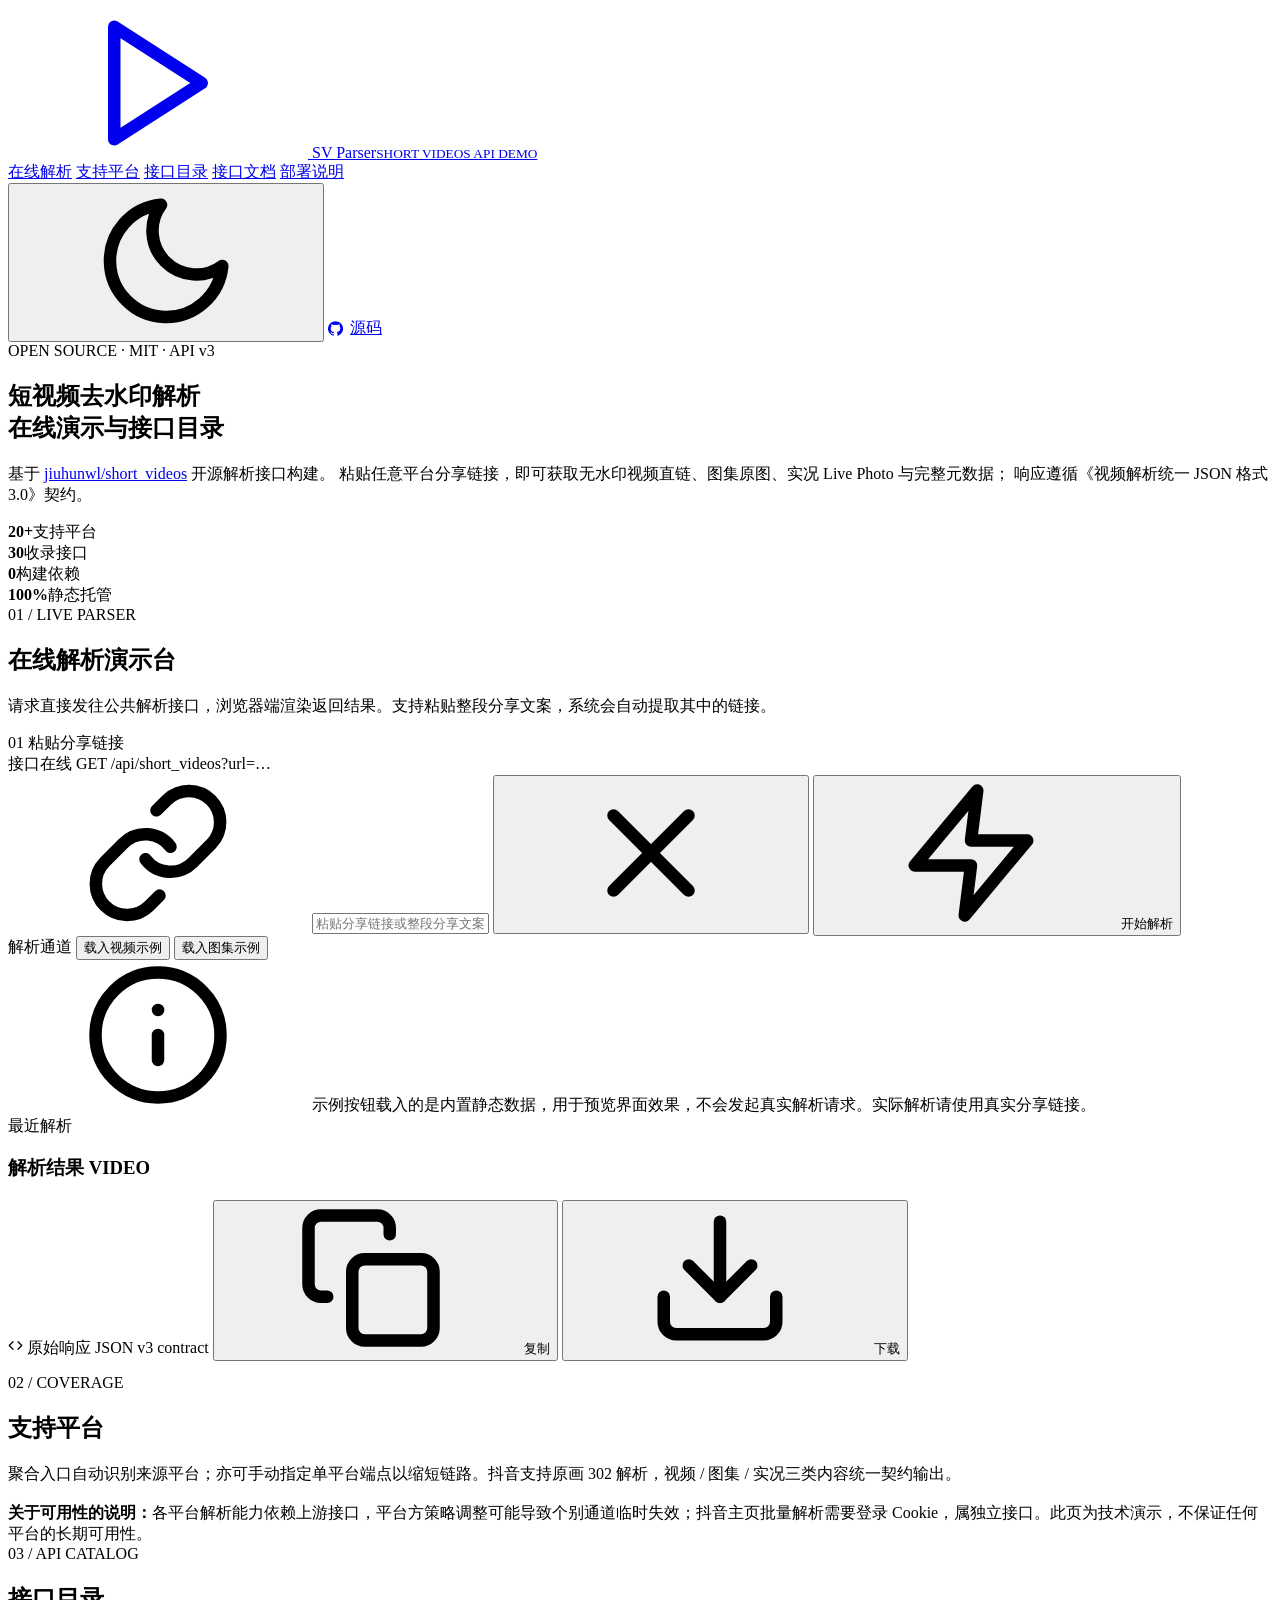
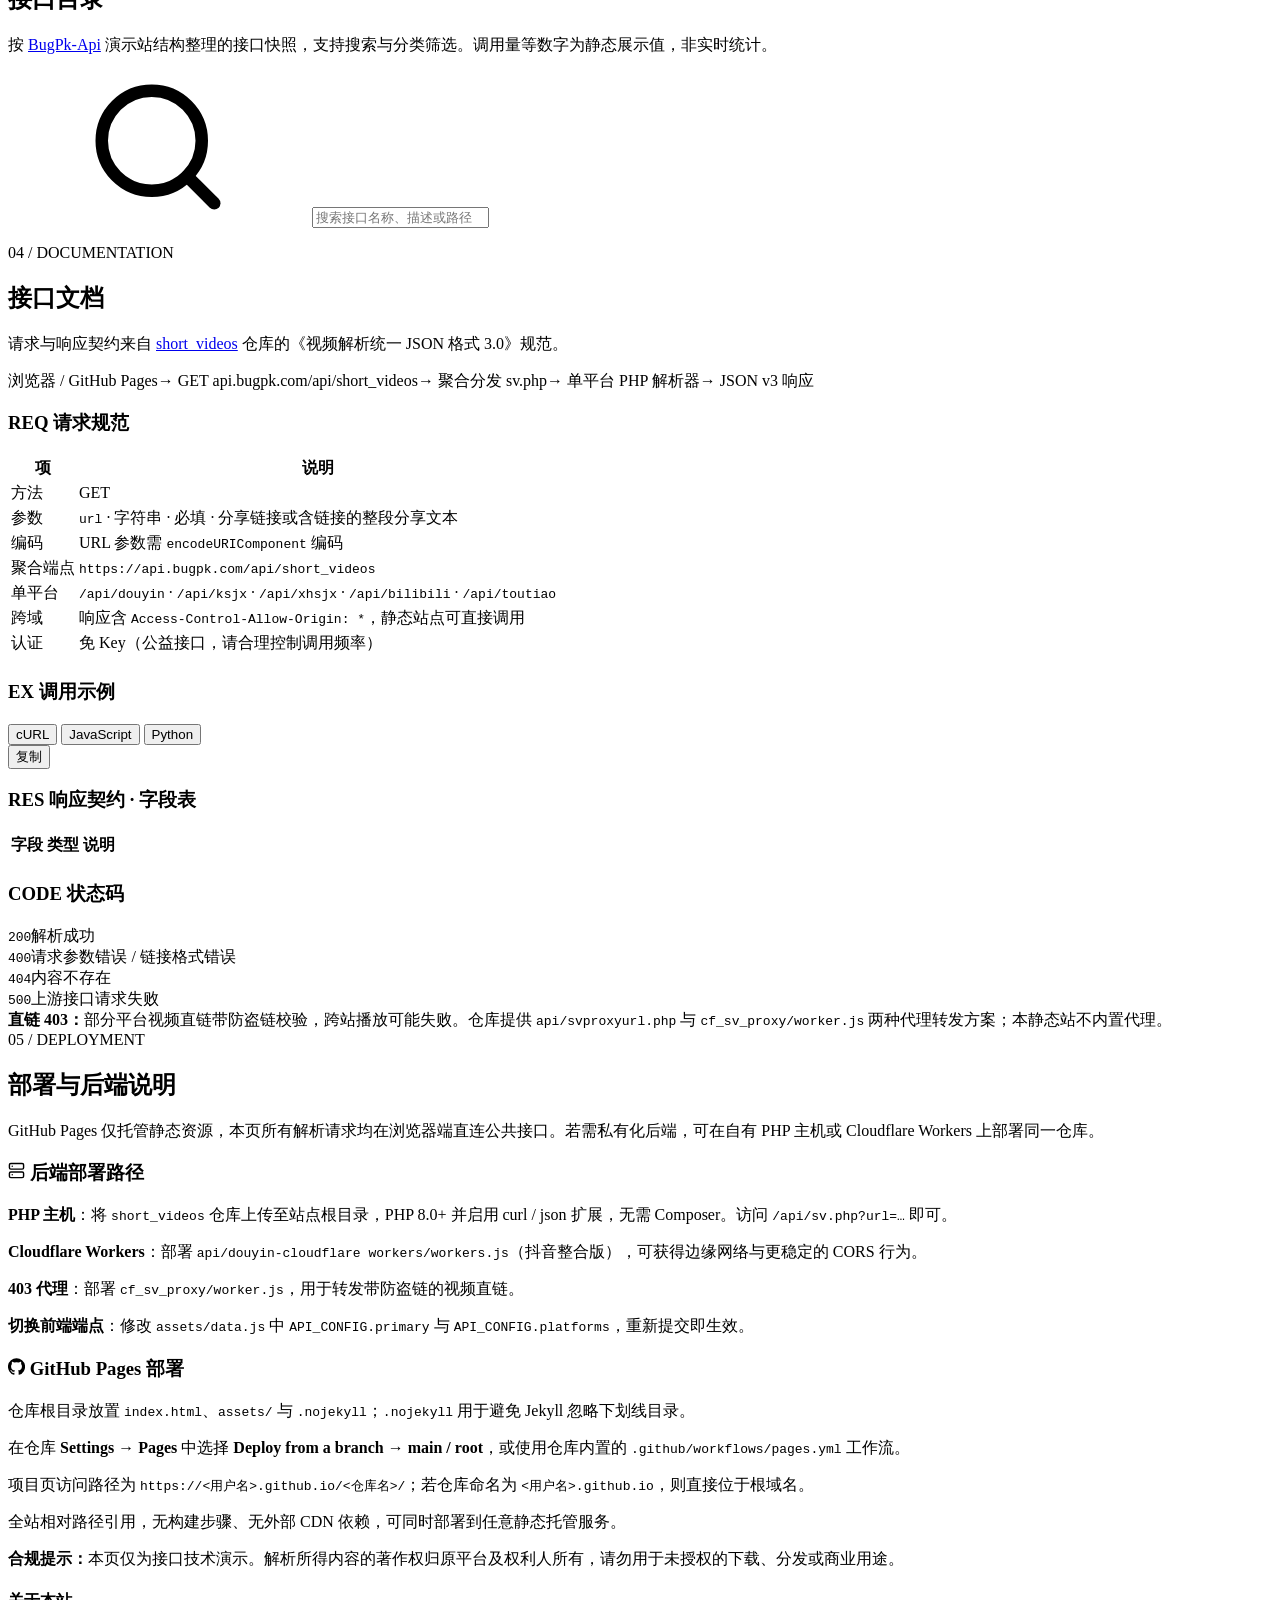
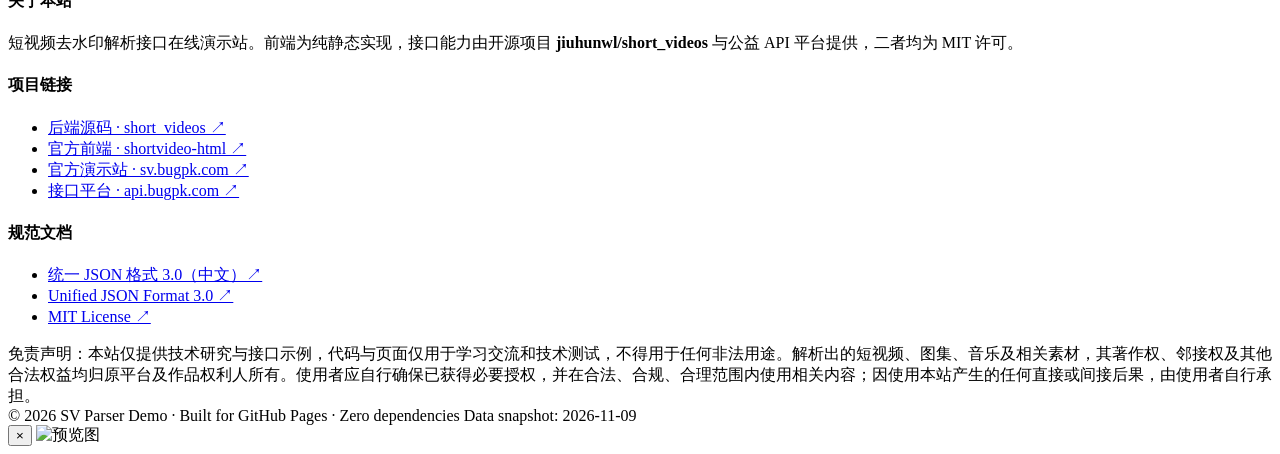
==== index.html @ b2fd1b98 "chore: initialize repository" ====
<!DOCTYPE html>
<html lang="zh-CN" data-theme="light">
<head>
  <meta charset="UTF-8">
  <meta name="viewport" content="width=device-width, initial-scale=1.0">
  <meta name="referrer" content="no-referrer">
  <title>短视频去水印解析 · 在线演示 | short_videos API</title>
  <meta name="description" content="基于 jiuhunwl/short_videos 开源解析接口的在线演示站：粘贴分享链接即可解析无水印视频、图集与实况，并附完整 API 目录与 v3 契约文档。">
  <meta name="keywords" content="短视频去水印,抖音解析,快手解析,小红书解析,B站解析,图集解析,无水印直链,short_videos,API 演示">
  <link rel="canonical" href="./">
  <link rel="icon" href="data:image/svg+xml,%3Csvg xmlns='http://www.w3.org/2000/svg' viewBox='0 0 64 64'%3E%3Crect width='64' height='64' rx='16' fill='%230d9488'/%3E%3Cpath d='M25 19l22 13-22 13z' fill='white'/%3E%3C/svg%3E">
  <link rel="stylesheet" href="./assets/style.css">
  <script defer src="./assets/data.js"></script>
  <script defer src="./assets/app.js"></script>
</head>
<body>

<!-- SVG 图标精灵 -->
<svg xmlns="http://www.w3.org/2000/svg" style="position:absolute;width:0;height:0;overflow:hidden" aria-hidden="true">
  <symbol id="i-play" viewBox="0 0 24 24" fill="none" stroke="currentColor" stroke-width="2" stroke-linecap="round" stroke-linejoin="round"><polygon points="5 3 19 12 5 21 5 3"/></symbol>
  <symbol id="i-link" viewBox="0 0 24 24" fill="none" stroke="currentColor" stroke-width="2" stroke-linecap="round" stroke-linejoin="round"><path d="M10 13a5 5 0 0 0 7.54.54l3-3a5 5 0 0 0-7.07-7.07l-1.72 1.71"/><path d="M14 11a5 5 0 0 0-7.54-.54l-3 3a5 5 0 0 0 7.07 7.07l1.71-1.71"/></symbol>
  <symbol id="i-search" viewBox="0 0 24 24" fill="none" stroke="currentColor" stroke-width="2" stroke-linecap="round" stroke-linejoin="round"><circle cx="11" cy="11" r="8"/><path d="m21 21-4.35-4.35"/></symbol>
  <symbol id="i-copy" viewBox="0 0 24 24" fill="none" stroke="currentColor" stroke-width="2" stroke-linecap="round" stroke-linejoin="round"><rect x="9" y="9" width="13" height="13" rx="2"/><path d="M5 15H4a2 2 0 0 1-2-2V4a2 2 0 0 1 2-2h9a2 2 0 0 1 2 2v1"/></symbol>
  <symbol id="i-check" viewBox="0 0 24 24" fill="none" stroke="currentColor" stroke-width="2.4" stroke-linecap="round" stroke-linejoin="round"><polyline points="20 6 9 17 4 12"/></symbol>
  <symbol id="i-download" viewBox="0 0 24 24" fill="none" stroke="currentColor" stroke-width="2" stroke-linecap="round" stroke-linejoin="round"><path d="M21 15v4a2 2 0 0 1-2 2H5a2 2 0 0 1-2-2v-4"/><polyline points="7 10 12 15 17 10"/><line x1="12" y1="15" x2="12" y2="3"/></symbol>
  <symbol id="i-info" viewBox="0 0 24 24" fill="none" stroke="currentColor" stroke-width="2" stroke-linecap="round" stroke-linejoin="round"><circle cx="12" cy="12" r="10"/><line x1="12" y1="16" x2="12" y2="12"/><line x1="12" y1="8" x2="12.01" y2="8"/></symbol>
  <symbol id="i-alert" viewBox="0 0 24 24" fill="none" stroke="currentColor" stroke-width="2" stroke-linecap="round" stroke-linejoin="round"><path d="M10.29 3.86 1.82 18a2 2 0 0 0 1.71 3h16.94a2 2 0 0 0 1.71-3L13.71 3.86a2 2 0 0 0-3.42 0z"/><line x1="12" y1="9" x2="12" y2="13"/><line x1="12" y1="17" x2="12.01" y2="17"/></symbol>
  <symbol id="i-x" viewBox="0 0 24 24" fill="none" stroke="currentColor" stroke-width="2" stroke-linecap="round" stroke-linejoin="round"><line x1="18" y1="6" x2="6" y2="18"/><line x1="6" y1="6" x2="18" y2="18"/></symbol>
  <symbol id="i-sun" viewBox="0 0 24 24" fill="none" stroke="currentColor" stroke-width="2" stroke-linecap="round" stroke-linejoin="round"><circle cx="12" cy="12" r="4"/><path d="M12 2v2M12 20v2M4.93 4.93l1.41 1.41M17.66 17.66l1.41 1.41M2 12h2M20 12h2M6.34 17.66l-1.41 1.41M19.07 4.93l-1.41 1.41"/></symbol>
  <symbol id="i-moon" viewBox="0 0 24 24" fill="none" stroke="currentColor" stroke-width="2" stroke-linecap="round" stroke-linejoin="round"><path d="M21 12.79A9 9 0 1 1 11.21 3 7 7 0 0 0 21 12.79z"/></symbol>
  <symbol id="i-github" viewBox="0 0 24 24" fill="currentColor"><path d="M12 .3a12 12 0 0 0-3.79 23.4c.6.1.82-.26.82-.58v-2.2c-3.34.72-4.04-1.42-4.04-1.42-.55-1.4-1.34-1.77-1.34-1.77-1.1-.75.08-.73.08-.73 1.2.08 1.84 1.24 1.84 1.24 1.07 1.83 2.81 1.3 3.5 1 .1-.78.42-1.3.76-1.6-2.67-.3-5.47-1.34-5.47-5.96 0-1.32.47-2.4 1.24-3.24-.13-.3-.54-1.53.11-3.18 0 0 1.01-.32 3.3 1.24a11.5 11.5 0 0 1 6.01 0c2.29-1.56 3.3-1.24 3.3-1.24.65 1.65.24 2.88.12 3.18.77.84 1.23 1.92 1.23 3.24 0 4.63-2.8 5.65-5.48 5.95.43.37.82 1.1.82 2.22v3.29c0 .32.21.69.82.57A12 12 0 0 0 12 .3z"/></symbol>
  <symbol id="i-external" viewBox="0 0 24 24" fill="none" stroke="currentColor" stroke-width="2" stroke-linecap="round" stroke-linejoin="round"><path d="M18 13v6a2 2 0 0 1-2 2H5a2 2 0 0 1-2-2V8a2 2 0 0 1 2-2h6"/><polyline points="15 3 21 3 21 9"/><line x1="10" y1="14" x2="21" y2="3"/></symbol>
  <symbol id="i-image" viewBox="0 0 24 24" fill="none" stroke="currentColor" stroke-width="2" stroke-linecap="round" stroke-linejoin="round"><rect x="3" y="3" width="18" height="18" rx="2"/><circle cx="8.5" cy="8.5" r="1.5"/><polyline points="21 15 16 10 5 21"/></symbol>
  <symbol id="i-video" viewBox="0 0 24 24" fill="none" stroke="currentColor" stroke-width="2" stroke-linecap="round" stroke-linejoin="round"><polygon points="23 7 16 12 23 17 23 7"/><rect x="1" y="5" width="15" height="14" rx="2"/></symbol>
  <symbol id="i-code" viewBox="0 0 24 24" fill="none" stroke="currentColor" stroke-width="2" stroke-linecap="round" stroke-linejoin="round"><polyline points="16 18 22 12 16 6"/><polyline points="8 6 2 12 8 18"/></symbol>
  <symbol id="i-layers" viewBox="0 0 24 24" fill="none" stroke="currentColor" stroke-width="2" stroke-linecap="round" stroke-linejoin="round"><polygon points="12 2 2 7 12 12 22 7 12 2"/><polyline points="2 17 12 22 22 17"/><polyline points="2 12 12 17 22 12"/></symbol>
  <symbol id="i-zap" viewBox="0 0 24 24" fill="none" stroke="currentColor" stroke-width="2" stroke-linecap="round" stroke-linejoin="round"><polygon points="13 2 3 14 12 14 11 22 21 10 12 10 13 2"/></symbol>
  <symbol id="i-server" viewBox="0 0 24 24" fill="none" stroke="currentColor" stroke-width="2" stroke-linecap="round" stroke-linejoin="round"><rect x="2" y="2" width="20" height="8" rx="2"/><rect x="2" y="14" width="20" height="8" rx="2"/><line x1="6" y1="6" x2="6.01" y2="6"/><line x1="6" y1="18" x2="6.01" y2="18"/></symbol>
  <symbol id="i-clock" viewBox="0 0 24 24" fill="none" stroke="currentColor" stroke-width="2" stroke-linecap="round" stroke-linejoin="round"><circle cx="12" cy="12" r="10"/><polyline points="12 6 12 12 16 14"/></symbol>
  <symbol id="i-book" viewBox="0 0 24 24" fill="none" stroke="currentColor" stroke-width="2" stroke-linecap="round" stroke-linejoin="round"><path d="M4 19.5A2.5 2.5 0 0 1 6.5 17H20"/><path d="M6.5 2H20v20H6.5A2.5 2.5 0 0 1 4 19.5v-15A2.5 2.5 0 0 1 6.5 2z"/></symbol>
</svg>

<!-- 导航 -->
<header class="nav">
  <div class="wrap nav-inner">
    <a class="brand" href="#top">
      <span class="brand-mark"><svg><use href="#i-play"/></svg></span>
      <span>SV Parser<small>SHORT VIDEOS API DEMO</small></span>
    </a>
    <nav class="nav-links">
      <a href="#parser">在线解析</a>
      <a href="#platforms">支持平台</a>
      <a href="#catalog">接口目录</a>
      <a href="#docs">接口文档</a>
      <a href="#deploy">部署说明</a>
    </nav>
    <div class="nav-actions">
      <button class="icon-btn" id="themeToggle" title="切换主题" aria-label="切换主题"><svg><use href="#i-moon"/></svg></button>
      <a class="btn-ghost-sm" href="https://github.com/jiuhunwl/short_videos" target="_blank" rel="noopener noreferrer" style="display:inline-flex;align-items:center;gap:7px">
        <svg style="width:15px;height:15px"><use href="#i-github"/></svg> 源码
      </a>
    </div>
  </div>
</header>

<!-- Hero -->
<section class="hero" id="top">
  <div class="wrap hero-inner">
    <span class="eyebrow"><span class="dot"></span> OPEN SOURCE · MIT · API v3</span>
    <h1>短视频去水印解析<br><span class="grad">在线演示与接口目录</span></h1>
    <p class="lead">
      基于 <a href="https://github.com/jiuhunwl/short_videos" target="_blank" rel="noopener noreferrer">jiuhunwl/short_videos</a> 开源解析接口构建。
      粘贴任意平台分享链接，即可获取无水印视频直链、图集原图、实况 Live Photo 与完整元数据；
      响应遵循《视频解析统一 JSON 格式 3.0》契约。
    </p>
    <div class="hero-stats">
      <div class="hstat"><b>20+</b><span>支持平台</span></div>
      <div class="hstat"><b id="statApiCount">30</b><span>收录接口</span></div>
      <div class="hstat"><b>0</b><span>构建依赖</span></div>
      <div class="hstat"><b>100%</b><span>静态托管</span></div>
    </div>
  </div>
</section>

<!-- 解析演示台 -->
<section class="section" id="parser">
  <div class="wrap">
    <div class="sec-head">
      <span class="kicker">01 / LIVE PARSER</span>
      <h2>在线解析演示台</h2>
      <p>请求直接发往公共解析接口，浏览器端渲染返回结果。支持粘贴整段分享文案，系统会自动提取其中的链接。</p>
    </div>

    <div class="card parser">
      <div class="parser-top">
        <div class="parser-title"><span class="badge-num">01</span> 粘贴分享链接</div>
        <div class="api-status">
          <span class="state"><span class="dot"></span> 接口在线</span>
          <span class="url mono">GET /api/short_videos?url=…</span>
        </div>
      </div>
      <div class="parser-body">
        <div class="input-row">
          <label class="field" for="urlInput">
            <svg><use href="#i-link"/></svg>
            <input id="urlInput" type="text" autocomplete="off" spellcheck="false"
                   placeholder="粘贴分享链接或整段分享文案，例如：https://v.douyin.com/xxxx/">
            <button class="clear" id="clearInput" type="button" title="清空" aria-label="清空"><svg><use href="#i-x"/></svg></button>
          </label>
          <button class="btn-primary" id="parseBtn" type="button">
            <svg><use href="#i-zap"/></svg><span>开始解析</span>
          </button>
        </div>

        <div class="chips" id="platformChips">
          <span class="label">解析通道</span>
          <span class="spacer"></span>
          <button class="link-btn" id="demoVideoBtn" type="button">载入视频示例</button>
          <button class="link-btn" id="demoImageBtn" type="button">载入图集示例</button>
        </div>

        <div class="hint-line">
          <svg><use href="#i-info"/></svg>
          <span>示例按钮载入的是内置静态数据，用于预览界面效果，不会发起真实解析请求。实际解析请使用真实分享链接。</span>
        </div>

        <div id="noticeHost"></div>
        <div class="history hidden" id="historyHost"><span class="hlabel">最近解析</span></div>

        <div class="result hidden" id="resultHost">
          <div class="result-head">
            <h3>解析结果 <span class="tag" id="resultTag">VIDEO</span></h3>
            <div class="muted" style="font-size:12px" id="resultSource"></div>
          </div>
          <div class="result-grid">
            <div class="media-box" id="mediaBox"></div>
            <div class="info-panel" id="infoPanel"></div>
          </div>
          <div class="json-wrap">
            <div class="json-bar">
              <svg style="width:15px;height:15px;color:var(--accent)"><use href="#i-code"/></svg>
              <span>原始响应 JSON</span>
              <span class="fname">v3 contract</span>
              <span class="spacer"></span>
              <button class="btn-sm" id="copyJsonBtn" type="button"><svg><use href="#i-copy"/></svg> 复制</button>
              <button class="btn-sm" id="downloadJsonBtn" type="button"><svg><use href="#i-download"/></svg> 下载</button>
            </div>
            <pre class="json-code" id="jsonCode"></pre>
          </div>
        </div>
      </div>
    </div>
  </div>
</section>

<!-- 支持平台 -->
<section class="section alt" id="platforms">
  <div class="wrap">
    <div class="sec-head">
      <span class="kicker">02 / COVERAGE</span>
      <h2>支持平台</h2>
      <p>聚合入口自动识别来源平台；亦可手动指定单平台端点以缩短链路。抖音支持原画 302 解析，视频 / 图集 / 实况三类内容统一契约输出。</p>
    </div>
    <div class="platform-grid" id="platformGrid"></div>
    <div class="note-box" style="margin-top:18px">
      <strong>关于可用性的说明：</strong>各平台解析能力依赖上游接口，平台方策略调整可能导致个别通道临时失效；抖音主页批量解析需要登录 Cookie，属独立接口。此页为技术演示，不保证任何平台的长期可用性。
    </div>
  </div>
</section>

<!-- API 目录 -->
<section class="section" id="catalog">
  <div class="wrap">
    <div class="sec-head sec-head-row">
      <div>
        <span class="kicker">03 / API CATALOG</span>
        <h2>接口目录</h2>
        <p>按 <a href="https://api.bugpk.com/" target="_blank" rel="noopener noreferrer">BugPk-Api</a> 演示站结构整理的接口快照，支持搜索与分类筛选。调用量等数字为静态展示值，非实时统计。</p>
      </div>
    </div>

    <div class="catalog-toolbar">
      <label class="search" for="catalogSearch">
        <svg><use href="#i-search"/></svg>
        <input id="catalogSearch" type="search" placeholder="搜索接口名称、描述或路径…" autocomplete="off">
      </label>
      <div class="filter-group" id="catalogFilters"></div>
    </div>
    <p class="catalog-meta" id="catalogMeta"></p>
    <div class="catalog-grid" id="catalogGrid"></div>
  </div>
</section>

<!-- 接口文档 -->
<section class="section alt" id="docs">
  <div class="wrap">
    <div class="sec-head">
      <span class="kicker">04 / DOCUMENTATION</span>
      <h2>接口文档</h2>
      <p>请求与响应契约来自 <a href="https://github.com/jiuhunwl/short_videos" target="_blank" rel="noopener noreferrer">short_videos</a> 仓库的《视频解析统一 JSON 格式 3.0》规范。</p>
    </div>

    <div class="arch-flow">
      <span class="arch-node">浏览器 / GitHub Pages</span><span class="arch-arrow">→</span>
      <span class="arch-node hl">GET api.bugpk.com/api/short_videos</span><span class="arch-arrow">→</span>
      <span class="arch-node">聚合分发 sv.php</span><span class="arch-arrow">→</span>
      <span class="arch-node">单平台 PHP 解析器</span><span class="arch-arrow">→</span>
      <span class="arch-node">JSON v3 响应</span>
    </div>

    <div class="doc-grid">
      <div class="card doc-card">
        <h3><span class="idx">REQ</span> 请求规范</h3>
        <div class="table-scroll">
          <table>
            <thead><tr><th>项</th><th>说明</th></tr></thead>
            <tbody>
              <tr><td>方法</td><td>GET</td></tr>
              <tr><td>参数</td><td><code>url</code> · 字符串 · 必填 · 分享链接或含链接的整段分享文本</td></tr>
              <tr><td>编码</td><td>URL 参数需 <code>encodeURIComponent</code> 编码</td></tr>
              <tr><td>聚合端点</td><td><code>https://api.bugpk.com/api/short_videos</code></td></tr>
              <tr><td>单平台</td><td><code>/api/douyin</code> · <code>/api/ksjx</code> · <code>/api/xhsjx</code> · <code>/api/bilibili</code> · <code>/api/toutiao</code></td></tr>
              <tr><td>跨域</td><td>响应含 <code>Access-Control-Allow-Origin: *</code>，静态站点可直接调用</td></tr>
              <tr><td>认证</td><td>免 Key（公益接口，请合理控制调用频率）</td></tr>
            </tbody>
          </table>
        </div>
        <h3 style="margin-top:22px"><span class="idx">EX</span> 调用示例</h3>
        <div class="tabs" id="codeTabs">
          <button class="tab active" data-tab="curl" type="button">cURL</button>
          <button class="tab" data-tab="js" type="button">JavaScript</button>
          <button class="tab" data-tab="py" type="button">Python</button>
        </div>
        <div class="code-block">
          <button class="copy" id="copyCodeBtn" type="button">复制</button>
          <pre id="codeSample"></pre>
        </div>
      </div>

      <div class="card doc-card">
        <h3><span class="idx">RES</span> 响应契约 · 字段表</h3>
        <div class="table-scroll" style="max-height:330px;overflow-y:auto">
          <table>
            <thead><tr><th>字段</th><th>类型</th><th>说明</th></tr></thead>
            <tbody id="fieldsBody"></tbody>
          </table>
        </div>
        <h3 style="margin-top:22px"><span class="idx">CODE</span> 状态码</h3>
        <div class="status-list">
          <div class="status-item"><code>200</code><span>解析成功</span></div>
          <div class="status-item"><code>400</code><span>请求参数错误 / 链接格式错误</span></div>
          <div class="status-item"><code>404</code><span>内容不存在</span></div>
          <div class="status-item"><code>500</code><span>上游接口请求失败</span></div>
        </div>
        <div class="note-box">
          <strong>直链 403：</strong>部分平台视频直链带防盗链校验，跨站播放可能失败。仓库提供 <code>api/svproxyurl.php</code> 与 <code>cf_sv_proxy/worker.js</code> 两种代理转发方案；本静态站不内置代理。
        </div>
      </div>
    </div>
  </div>
</section>

<!-- 部署说明 -->
<section class="section" id="deploy">
  <div class="wrap">
    <div class="sec-head">
      <span class="kicker">05 / DEPLOYMENT</span>
      <h2>部署与后端说明</h2>
      <p>GitHub Pages 仅托管静态资源，本页所有解析请求均在浏览器端直连公共接口。若需私有化后端，可在自有 PHP 主机或 Cloudflare Workers 上部署同一仓库。</p>
    </div>
    <div class="doc-grid">
      <div class="card doc-card">
        <h3><svg style="width:17px;height:17px;color:var(--accent)"><use href="#i-server"/></svg> 后端部署路径</h3>
        <div class="steps">
          <div class="step"><p><b>PHP 主机</b>：将 <code>short_videos</code> 仓库上传至站点根目录，PHP 8.0+ 并启用 curl / json 扩展，无需 Composer。访问 <code>/api/sv.php?url=…</code> 即可。</p></div>
          <div class="step"><p><b>Cloudflare Workers</b>：部署 <code>api/douyin-cloudflare workers/workers.js</code>（抖音整合版），可获得边缘网络与更稳定的 CORS 行为。</p></div>
          <div class="step"><p><b>403 代理</b>：部署 <code>cf_sv_proxy/worker.js</code>，用于转发带防盗链的视频直链。</p></div>
          <div class="step"><p><b>切换前端端点</b>：修改 <code>assets/data.js</code> 中 <code>API_CONFIG.primary</code> 与 <code>API_CONFIG.platforms</code>，重新提交即生效。</p></div>
        </div>
      </div>
      <div class="card doc-card">
        <h3><svg style="width:17px;height:17px;color:var(--accent)"><use href="#i-github"/></svg> GitHub Pages 部署</h3>
        <div class="steps">
          <div class="step"><p>仓库根目录放置 <code>index.html</code>、<code>assets/</code> 与 <code>.nojekyll</code>；<code>.nojekyll</code> 用于避免 Jekyll 忽略下划线目录。</p></div>
          <div class="step"><p>在仓库 <b>Settings → Pages</b> 中选择 <b>Deploy from a branch → main / root</b>，或使用仓库内置的 <code>.github/workflows/pages.yml</code> 工作流。</p></div>
          <div class="step"><p>项目页访问路径为 <code>https://&lt;用户名&gt;.github.io/&lt;仓库名&gt;/</code>；若仓库命名为 <code>&lt;用户名&gt;.github.io</code>，则直接位于根域名。</p></div>
          <div class="step"><p>全站相对路径引用，无构建步骤、无外部 CDN 依赖，可同时部署到任意静态托管服务。</p></div>
        </div>
        <div class="note-box">
          <strong>合规提示：</strong>本页仅为接口技术演示。解析所得内容的著作权归原平台及权利人所有，请勿用于未授权的下载、分发或商业用途。
        </div>
      </div>
    </div>
  </div>
</section>

<!-- 页脚 -->
<footer class="footer">
  <div class="wrap">
    <div class="footer-grid">
      <div>
        <h4>关于本站</h4>
        <p>短视频去水印解析接口在线演示站。前端为纯静态实现，接口能力由开源项目 <b>jiuhunwl/short_videos</b> 与公益 API 平台提供，二者均为 MIT 许可。</p>
      </div>
      <div>
        <h4>项目链接</h4>
        <ul>
          <li><a href="https://github.com/jiuhunwl/short_videos" target="_blank" rel="noopener noreferrer">后端源码 · short_videos ↗</a></li>
          <li><a href="https://github.com/jiuhunwl/shortvideo-html" target="_blank" rel="noopener noreferrer">官方前端 · shortvideo-html ↗</a></li>
          <li><a href="https://sv.bugpk.com/" target="_blank" rel="noopener noreferrer">官方演示站 · sv.bugpk.com ↗</a></li>
          <li><a href="https://api.bugpk.com/" target="_blank" rel="noopener noreferrer">接口平台 · api.bugpk.com ↗</a></li>
        </ul>
      </div>
      <div>
        <h4>规范文档</h4>
        <ul>
          <li><a href="https://github.com/jiuhunwl/short_videos/blob/main/docs/%E8%A7%86%E9%A2%91%E8%A7%A3%E6%9E%90%E7%BB%9F%E4%B8%80JSON%E6%A0%BC%E5%BC%8F3.0.md" target="_blank" rel="noopener noreferrer">统一 JSON 格式 3.0（中文）↗</a></li>
          <li><a href="https://github.com/jiuhunwl/short_videos/blob/main/docs/Unified-Video-Parsing-JSON-Format-3.0.md" target="_blank" rel="noopener noreferrer">Unified JSON Format 3.0 ↗</a></li>
          <li><a href="https://github.com/jiuhunwl/short_videos/blob/main/LICENSE" target="_blank" rel="noopener noreferrer">MIT License ↗</a></li>
        </ul>
      </div>
    </div>
    <div class="disclaimer">
      免责声明：本站仅提供技术研究与接口示例，代码与页面仅用于学习交流和技术测试，不得用于任何非法用途。解析出的短视频、图集、音乐及相关素材，其著作权、邻接权及其他合法权益均归原平台及作品权利人所有。使用者应自行确保已获得必要授权，并在合法、合规、合理范围内使用相关内容；因使用本站产生的任何直接或间接后果，由使用者自行承担。
    </div>
    <div class="footer-bottom">
      <span>© 2026 SV Parser Demo · Built for GitHub Pages · Zero dependencies</span>
      <span>Data snapshot: 2026-11-09</span>
    </div>
  </div>
</footer>

<div class="lightbox" id="lightbox" role="dialog" aria-label="图片预览">
  <button class="close" id="lightboxClose" type="button" aria-label="关闭">×</button>
  <img id="lightboxImg" src="" alt="预览图">
</div>
<div class="toast-host" id="toastHost" aria-live="polite"></div>

</body>
</html>
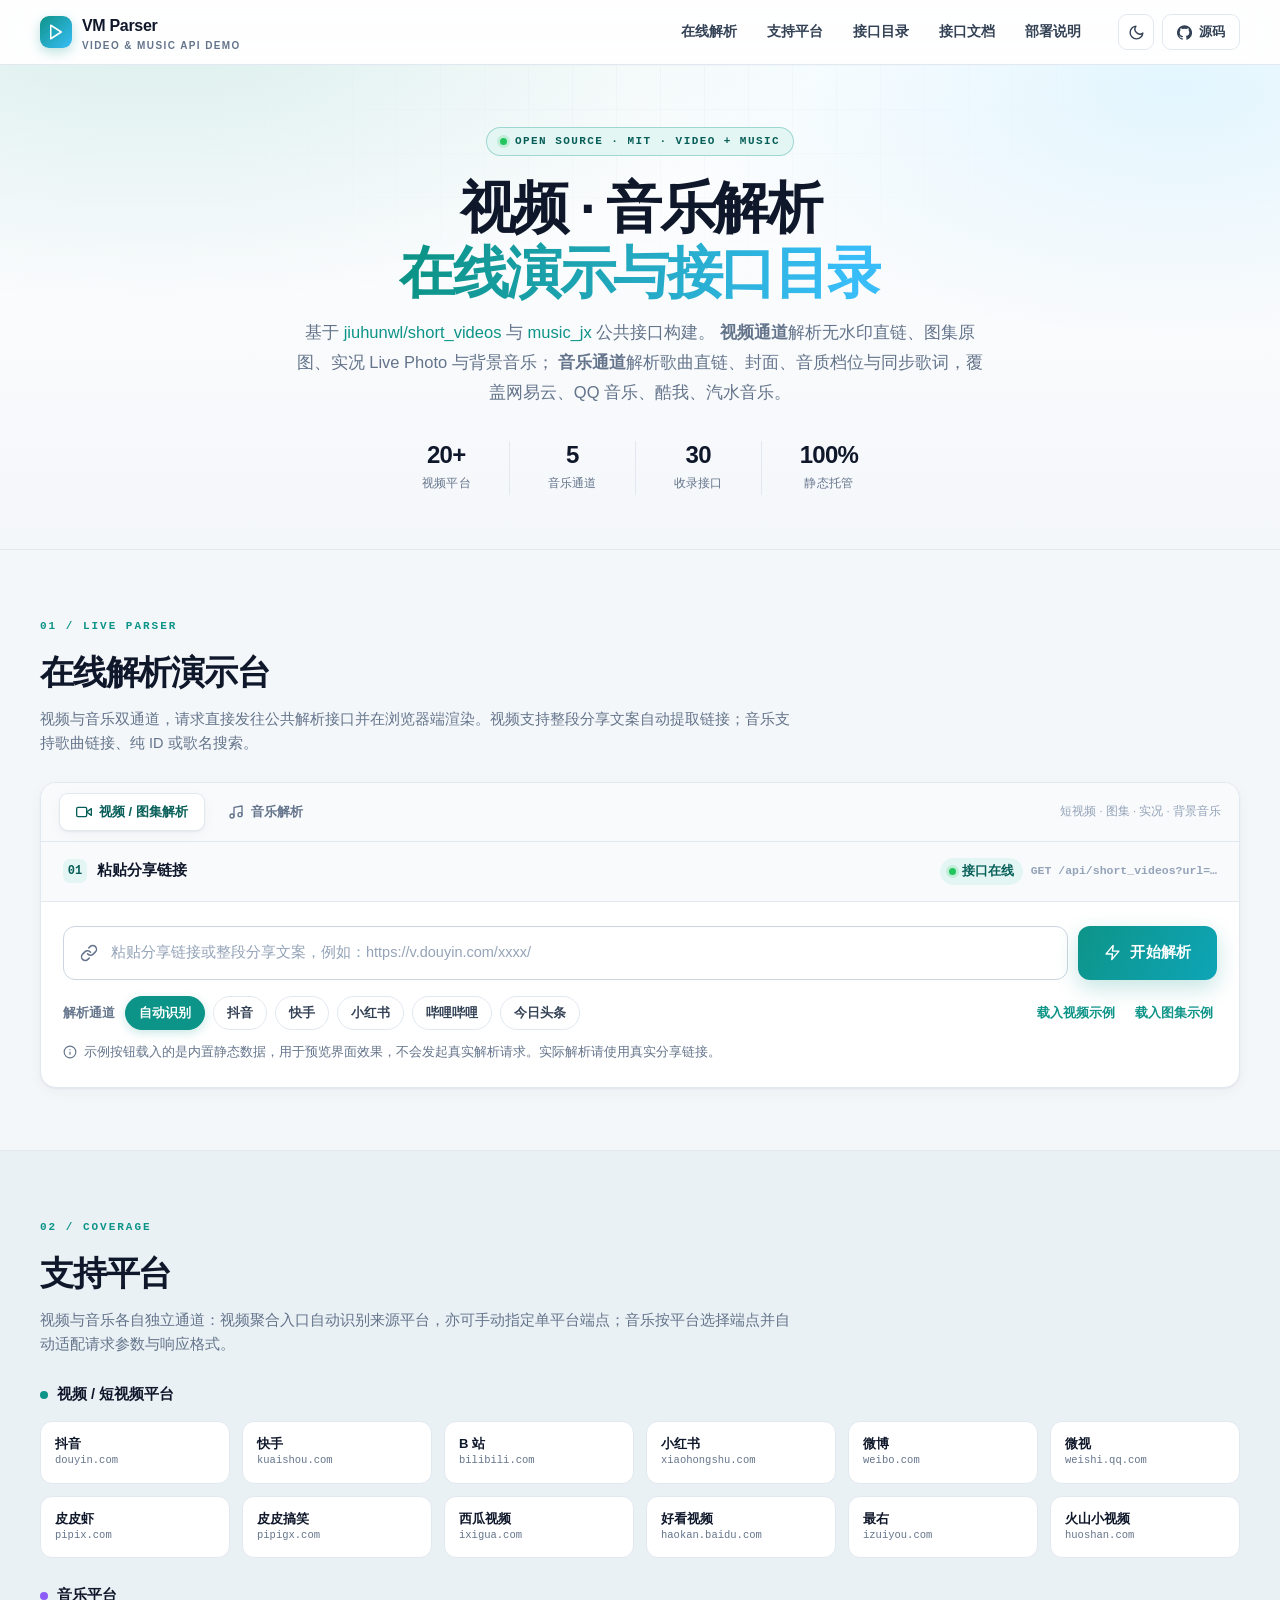
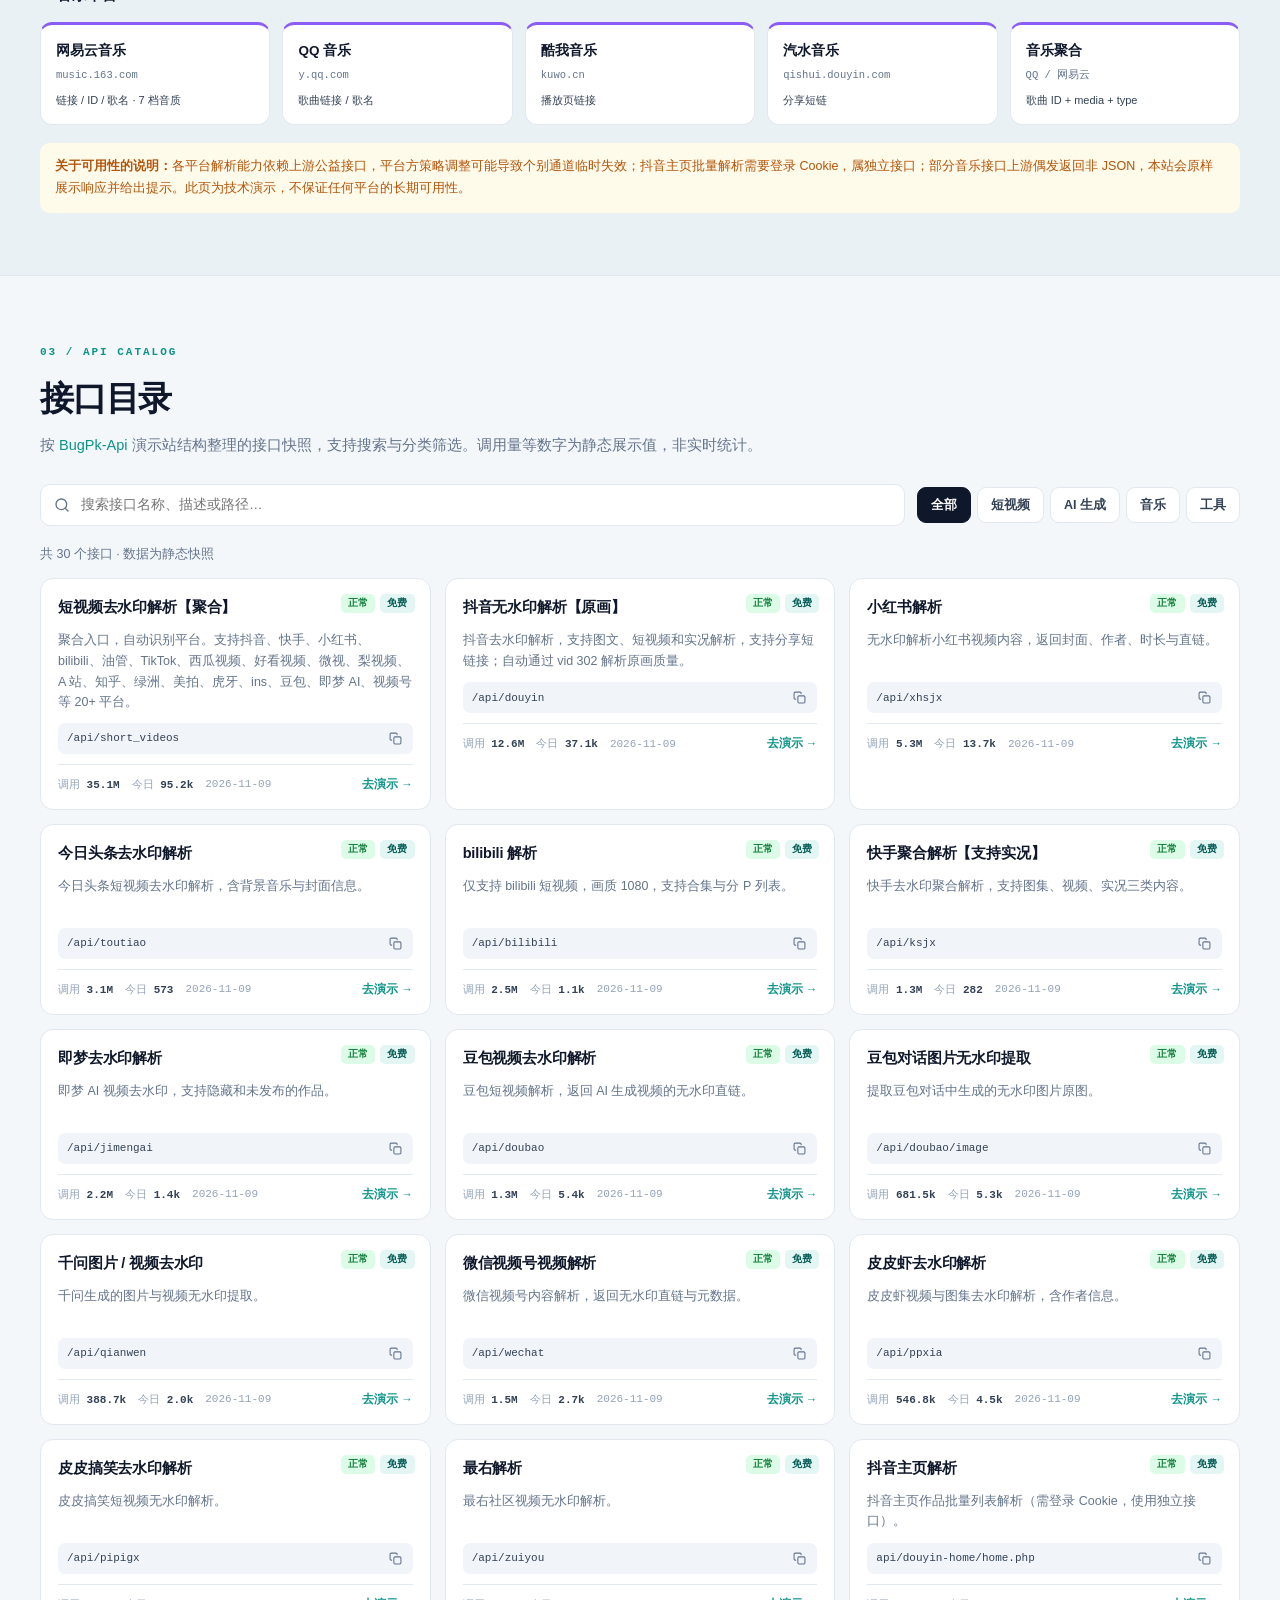
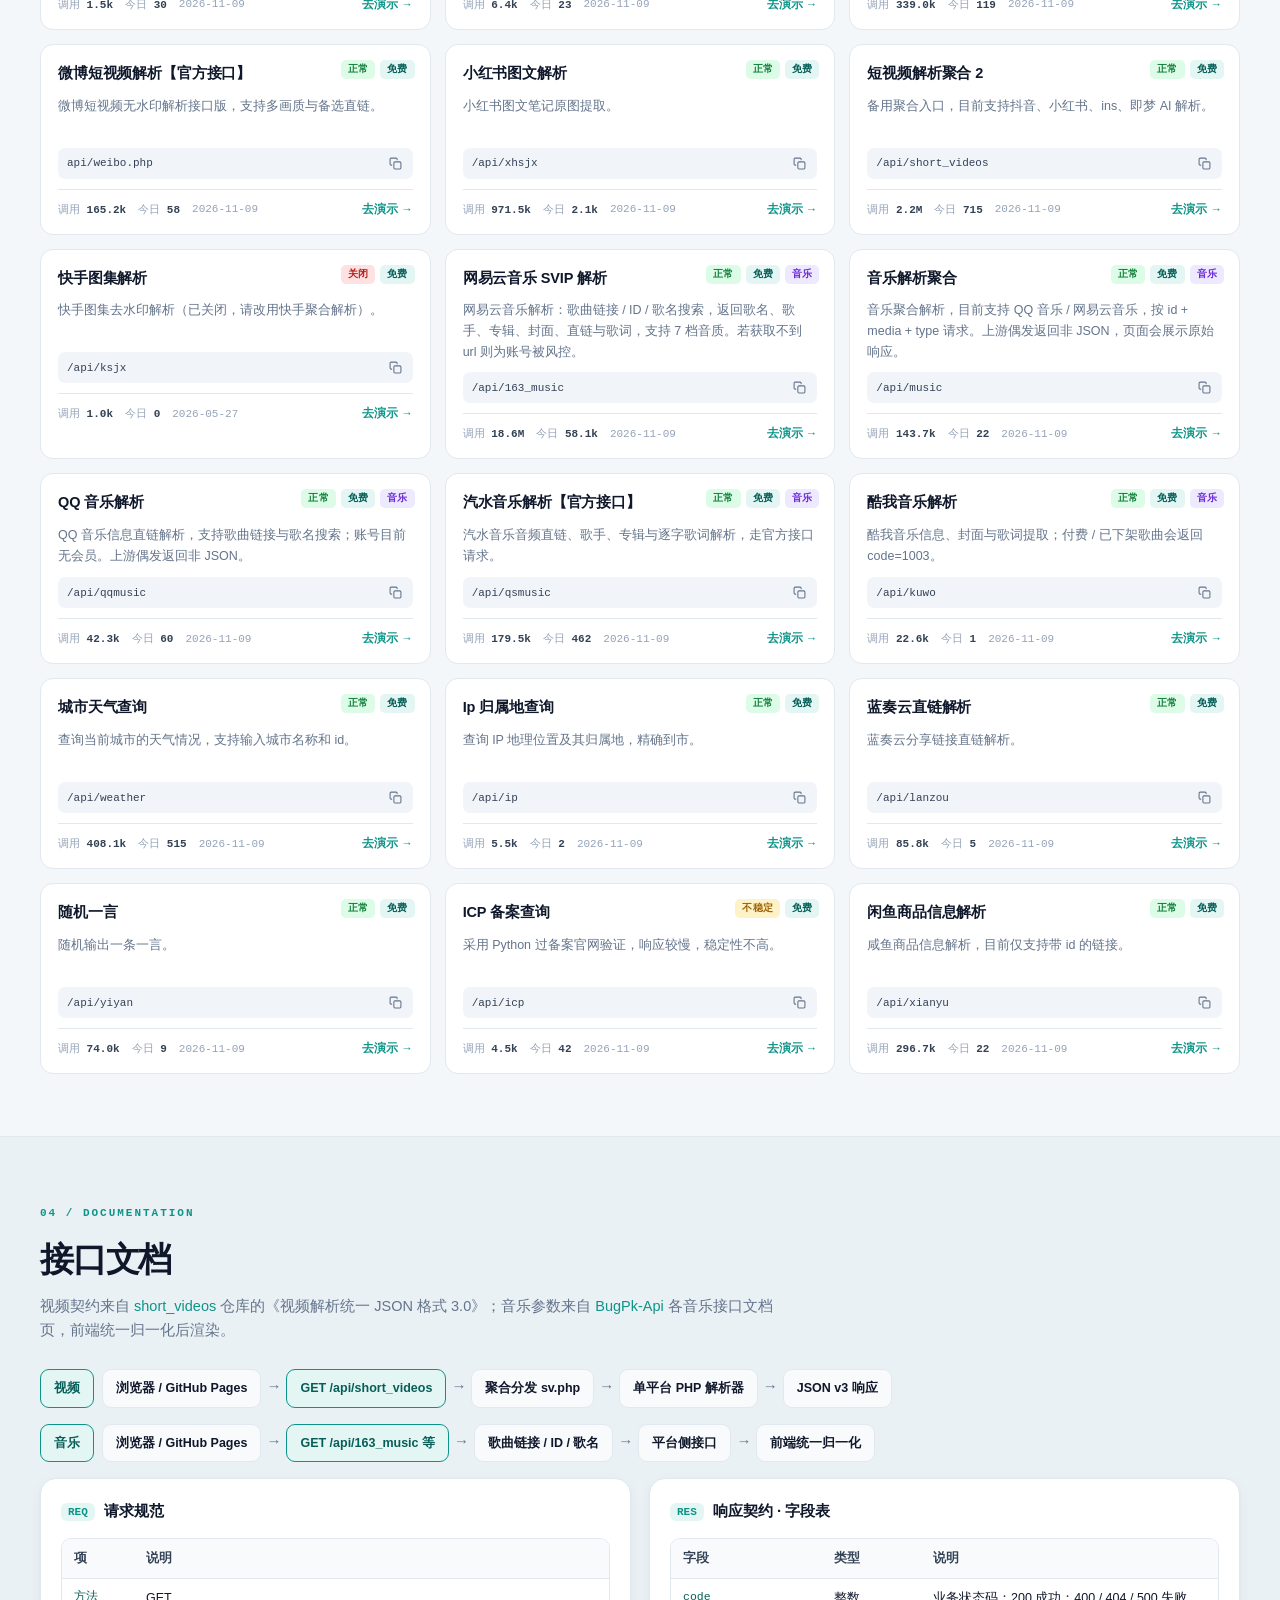
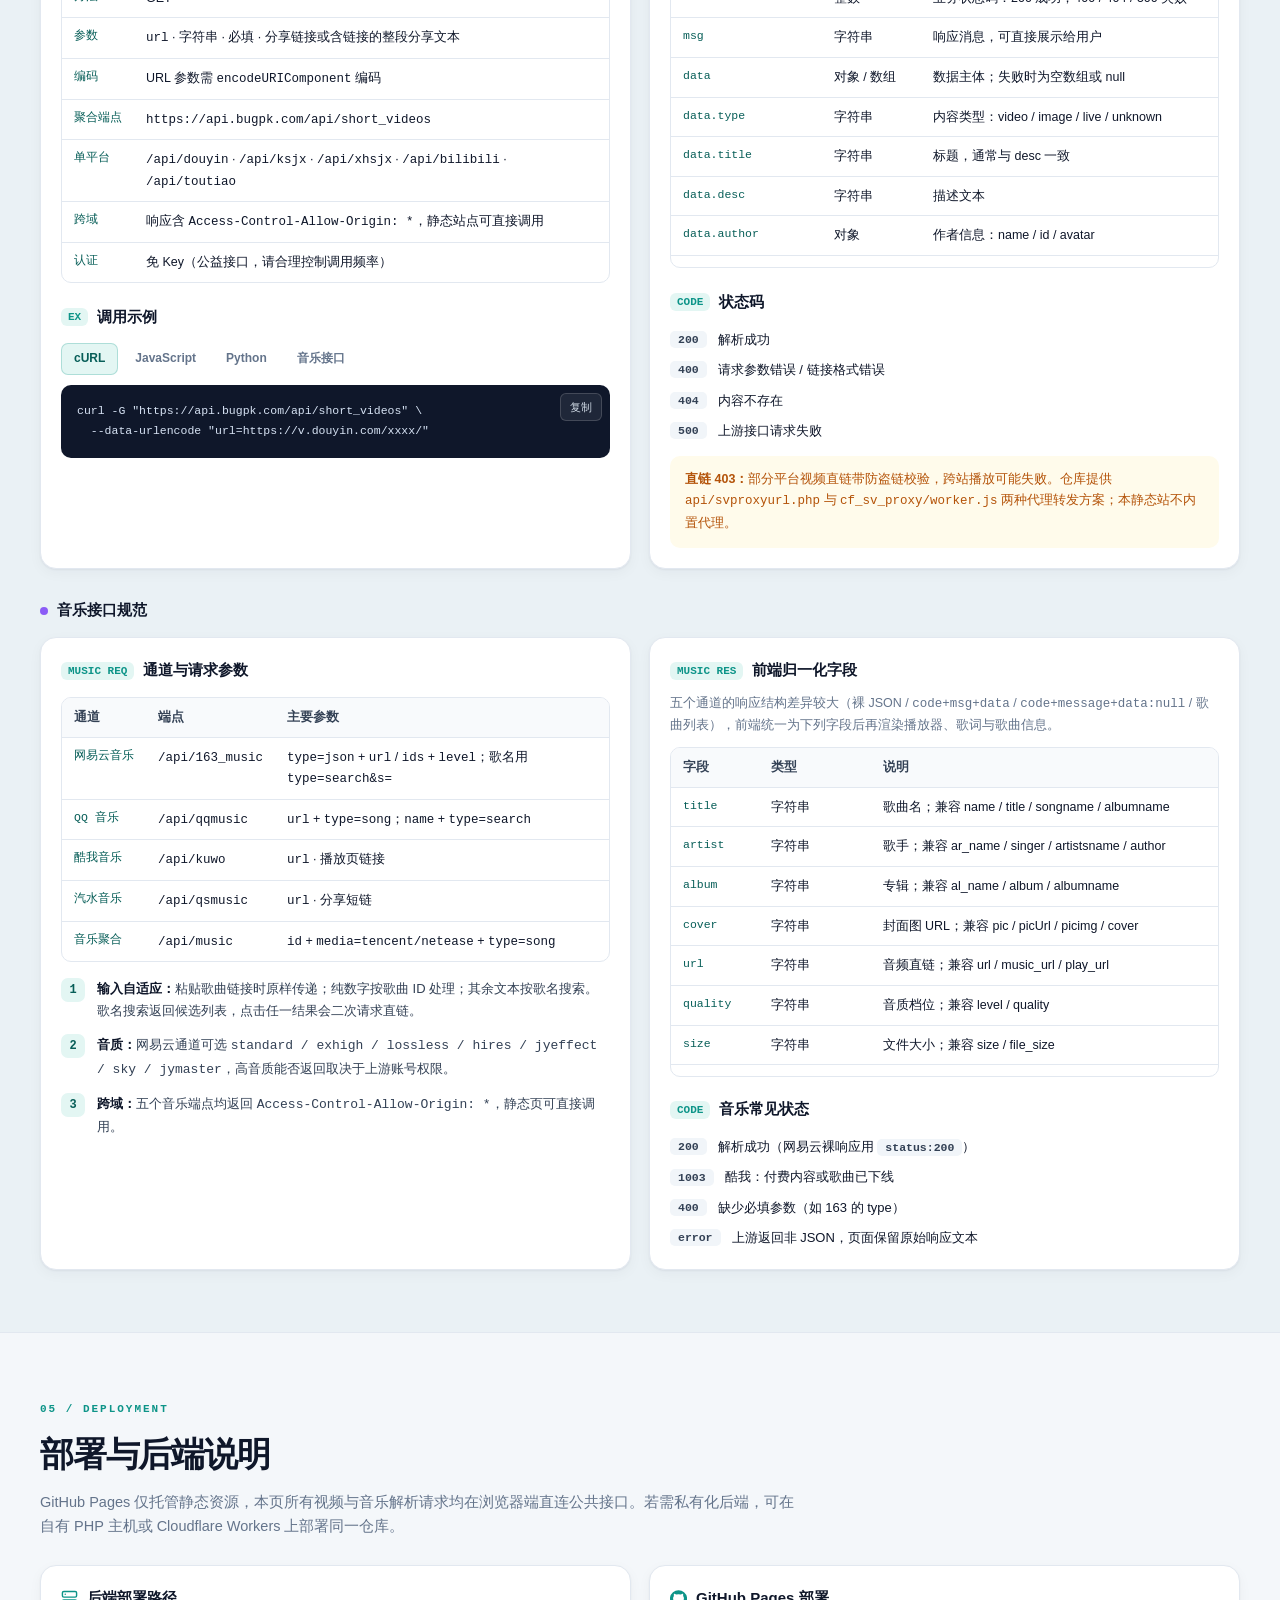
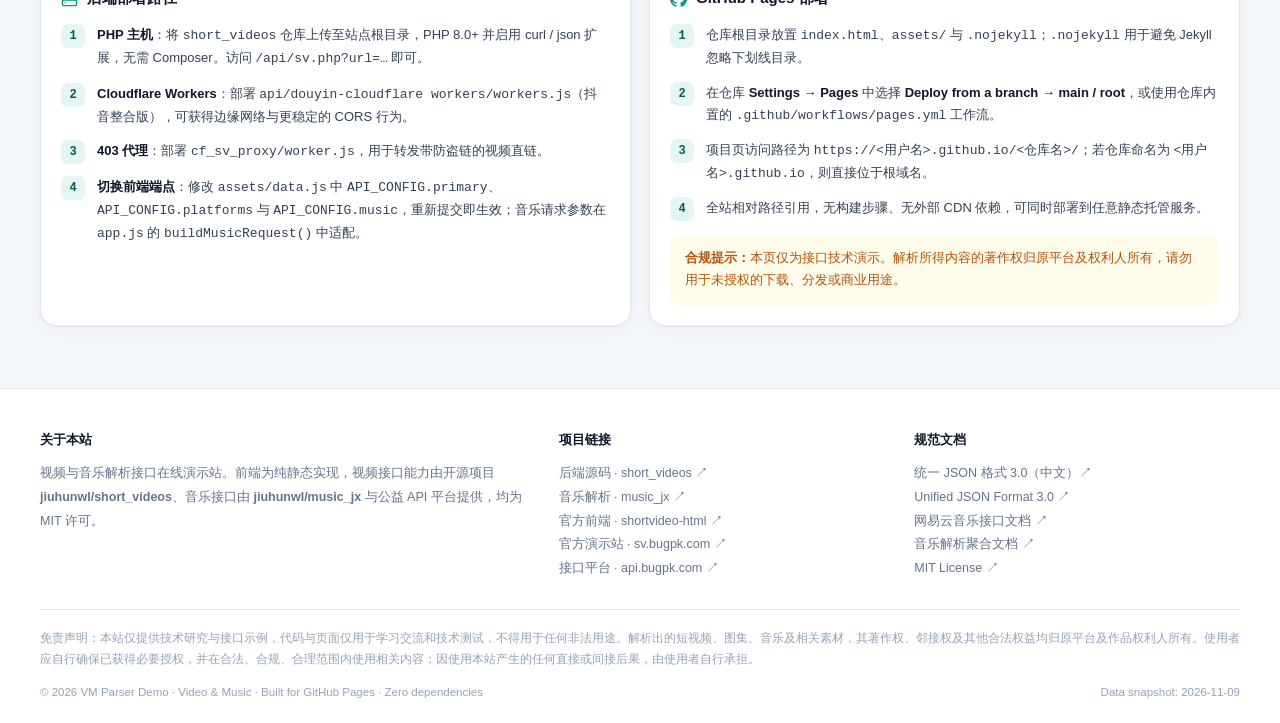
==== commit f91ebca8: "feat: 视频 + 音乐双通道解析演示站，移除占位图片 (静态 GitHub Pages)" ====
--- a/index.html
+++ b/index.html
@@ -4,9 +4,9 @@
   <meta charset="UTF-8">
   <meta name="viewport" content="width=device-width, initial-scale=1.0">
   <meta name="referrer" content="no-referrer">
-  <title>短视频去水印解析 · 在线演示 | short_videos API</title>
-  <meta name="description" content="基于 jiuhunwl/short_videos 开源解析接口的在线演示站：粘贴分享链接即可解析无水印视频、图集与实况，并附完整 API 目录与 v3 契约文档。">
-  <meta name="keywords" content="短视频去水印,抖音解析,快手解析,小红书解析,B站解析,图集解析,无水印直链,short_videos,API 演示">
+  <title>视频 · 音乐解析 在线演示 | short_videos & music API</title>
+  <meta name="description" content="视频与音乐解析在线演示站：粘贴短视频分享链接即可解析无水印视频、图集、实况与背景音乐；粘贴音乐链接或歌曲 ID 可获取歌曲直链、封面、音质与歌词。附完整 API 目录与契约文档。">
+  <meta name="keywords" content="短视频去水印,视频解析,音乐解析,网易云解析,QQ音乐解析,汽水音乐,抖音解析,图集解析,无水印直链,歌词,short_videos,API 演示">
   <link rel="canonical" href="./">
   <link rel="icon" href="data:image/svg+xml,%3Csvg xmlns='http://www.w3.org/2000/svg' viewBox='0 0 64 64'%3E%3Crect width='64' height='64' rx='16' fill='%230d9488'/%3E%3Cpath d='M25 19l22 13-22 13z' fill='white'/%3E%3C/svg%3E">
   <link rel="stylesheet" href="./assets/style.css">
@@ -38,6 +38,8 @@
   <symbol id="i-server" viewBox="0 0 24 24" fill="none" stroke="currentColor" stroke-width="2" stroke-linecap="round" stroke-linejoin="round"><rect x="2" y="2" width="20" height="8" rx="2"/><rect x="2" y="14" width="20" height="8" rx="2"/><line x1="6" y1="6" x2="6.01" y2="6"/><line x1="6" y1="18" x2="6.01" y2="18"/></symbol>
   <symbol id="i-clock" viewBox="0 0 24 24" fill="none" stroke="currentColor" stroke-width="2" stroke-linecap="round" stroke-linejoin="round"><circle cx="12" cy="12" r="10"/><polyline points="12 6 12 12 16 14"/></symbol>
   <symbol id="i-book" viewBox="0 0 24 24" fill="none" stroke="currentColor" stroke-width="2" stroke-linecap="round" stroke-linejoin="round"><path d="M4 19.5A2.5 2.5 0 0 1 6.5 17H20"/><path d="M6.5 2H20v20H6.5A2.5 2.5 0 0 1 4 19.5v-15A2.5 2.5 0 0 1 6.5 2z"/></symbol>
+  <symbol id="i-music" viewBox="0 0 24 24" fill="none" stroke="currentColor" stroke-width="2" stroke-linecap="round" stroke-linejoin="round"><path d="M9 18V5l12-2v13"/><circle cx="6" cy="18" r="3"/><circle cx="18" cy="16" r="3"/></symbol>
+  <symbol id="i-lyric" viewBox="0 0 24 24" fill="none" stroke="currentColor" stroke-width="2" stroke-linecap="round" stroke-linejoin="round"><line x1="4" y1="6" x2="20" y2="6"/><line x1="4" y1="11" x2="16" y2="11"/><line x1="4" y1="16" x2="18" y2="16"/><line x1="4" y1="21" x2="12" y2="21"/></symbol>
 </svg>
 
 <!-- 导航 -->
@@ -45,7 +47,7 @@
   <div class="wrap nav-inner">
     <a class="brand" href="#top">
       <span class="brand-mark"><svg><use href="#i-play"/></svg></span>
-      <span>SV Parser<small>SHORT VIDEOS API DEMO</small></span>
+      <span>VM Parser<small>VIDEO &amp; MUSIC API DEMO</small></span>
     </a>
     <nav class="nav-links">
       <a href="#parser">在线解析</a>
@@ -66,17 +68,18 @@
 <!-- Hero -->
 <section class="hero" id="top">
   <div class="wrap hero-inner">
-    <span class="eyebrow"><span class="dot"></span> OPEN SOURCE · MIT · API v3</span>
-    <h1>短视频去水印解析<br><span class="grad">在线演示与接口目录</span></h1>
+    <span class="eyebrow"><span class="dot"></span> OPEN SOURCE · MIT · VIDEO + MUSIC</span>
+    <h1>视频 · 音乐解析<br><span class="grad">在线演示与接口目录</span></h1>
     <p class="lead">
-      基于 <a href="https://github.com/jiuhunwl/short_videos" target="_blank" rel="noopener noreferrer">jiuhunwl/short_videos</a> 开源解析接口构建。
-      粘贴任意平台分享链接，即可获取无水印视频直链、图集原图、实况 Live Photo 与完整元数据；
-      响应遵循《视频解析统一 JSON 格式 3.0》契约。
+      基于 <a href="https://github.com/jiuhunwl/short_videos" target="_blank" rel="noopener noreferrer">jiuhunwl/short_videos</a> 与
+      <a href="https://github.com/jiuhunwl/music_jx" target="_blank" rel="noopener noreferrer">music_jx</a> 公共接口构建。
+      <b>视频通道</b>解析无水印直链、图集原图、实况 Live Photo 与背景音乐；
+      <b>音乐通道</b>解析歌曲直链、封面、音质档位与同步歌词，覆盖网易云、QQ 音乐、酷我、汽水音乐。
     </p>
     <div class="hero-stats">
-      <div class="hstat"><b>20+</b><span>支持平台</span></div>
+      <div class="hstat"><b>20+</b><span>视频平台</span></div>
+      <div class="hstat"><b>5</b><span>音乐通道</span></div>
       <div class="hstat"><b id="statApiCount">30</b><span>收录接口</span></div>
-      <div class="hstat"><b>0</b><span>构建依赖</span></div>
       <div class="hstat"><b>100%</b><span>静态托管</span></div>
     </div>
   </div>
@@ -88,15 +91,25 @@
     <div class="sec-head">
       <span class="kicker">01 / LIVE PARSER</span>
       <h2>在线解析演示台</h2>
-      <p>请求直接发往公共解析接口，浏览器端渲染返回结果。支持粘贴整段分享文案，系统会自动提取其中的链接。</p>
+      <p>视频与音乐双通道，请求直接发往公共解析接口并在浏览器端渲染。视频支持整段分享文案自动提取链接；音乐支持歌曲链接、纯 ID 或歌名搜索。</p>
     </div>
 
     <div class="card parser">
+      <div class="mode-tabs" id="modeTabs" role="tablist">
+        <button class="mode-tab active" data-mode="video" type="button" role="tab">
+          <svg><use href="#i-video"/></svg> 视频 / 图集解析
+        </button>
+        <button class="mode-tab" data-mode="music" type="button" role="tab">
+          <svg><use href="#i-music"/></svg> 音乐解析
+        </button>
+        <span class="mode-note" id="modeNote">短视频 · 图集 · 实况 · 背景音乐</span>
+      </div>
+
       <div class="parser-top">
-        <div class="parser-title"><span class="badge-num">01</span> 粘贴分享链接</div>
+        <div class="parser-title"><span class="badge-num">01</span> <span id="inputTitle">粘贴分享链接</span></div>
         <div class="api-status">
           <span class="state"><span class="dot"></span> 接口在线</span>
-          <span class="url mono">GET /api/short_videos?url=…</span>
+          <span class="url mono" id="endpointHint">GET /api/short_videos?url=…</span>
         </div>
       </div>
       <div class="parser-body">
@@ -107,6 +120,10 @@
                    placeholder="粘贴分享链接或整段分享文案，例如：https://v.douyin.com/xxxx/">
             <button class="clear" id="clearInput" type="button" title="清空" aria-label="清空"><svg><use href="#i-x"/></svg></button>
           </label>
+          <label class="level-select hidden" id="levelBox" for="levelSelect">
+            <span>音质</span>
+            <select id="levelSelect"></select>
+          </label>
           <button class="btn-primary" id="parseBtn" type="button">
             <svg><use href="#i-zap"/></svg><span>开始解析</span>
           </button>
@@ -115,13 +132,27 @@
         <div class="chips" id="platformChips">
           <span class="label">解析通道</span>
           <span class="spacer"></span>
-          <button class="link-btn" id="demoVideoBtn" type="button">载入视频示例</button>
-          <button class="link-btn" id="demoImageBtn" type="button">载入图集示例</button>
+          <span class="demo-group video-only" id="videoDemoGroup">
+            <button class="link-btn" id="demoVideoBtn" type="button">载入视频示例</button>
+            <button class="link-btn" id="demoImageBtn" type="button">载入图集示例</button>
+          </span>
+          <span class="demo-group hidden" id="musicDemoGroup">
+            <button class="link-btn" id="demoMusicBtn" type="button">载入音乐示例</button>
+            <button class="link-btn" id="demoMusicSearchBtn" type="button">载入搜索示例</button>
+          </span>
+        </div>
+
+        <div class="quick-links hidden" id="musicQuickLinks">
+          <span class="ql-label">试试：</span>
+          <button type="button" class="ql" data-fill="https://music.163.com/song?id=865632948">网易云歌曲链接</button>
+          <button type="button" class="ql" data-fill="865632948">网易云歌曲 ID</button>
+          <button type="button" class="ql" data-fill="青花瓷">歌名搜索</button>
+          <button type="button" class="ql" data-fill="https://qishui.douyin.com/s/ia2T2aMo/">汽水音乐短链</button>
         </div>
 
         <div class="hint-line">
           <svg><use href="#i-info"/></svg>
-          <span>示例按钮载入的是内置静态数据，用于预览界面效果，不会发起真实解析请求。实际解析请使用真实分享链接。</span>
+          <span id="hintText">示例按钮载入的是内置静态数据，用于预览界面效果，不会发起真实解析请求。实际解析请使用真实分享链接。</span>
         </div>
 
         <div id="noticeHost"></div>
@@ -132,6 +163,7 @@
             <h3>解析结果 <span class="tag" id="resultTag">VIDEO</span></h3>
             <div class="muted" style="font-size:12px" id="resultSource"></div>
           </div>
+          <div id="musicListHost"></div>
           <div class="result-grid">
             <div class="media-box" id="mediaBox"></div>
             <div class="info-panel" id="infoPanel"></div>
@@ -140,7 +172,7 @@
             <div class="json-bar">
               <svg style="width:15px;height:15px;color:var(--accent)"><use href="#i-code"/></svg>
               <span>原始响应 JSON</span>
-              <span class="fname">v3 contract</span>
+              <span class="fname" id="jsonFname">v3 contract</span>
               <span class="spacer"></span>
               <button class="btn-sm" id="copyJsonBtn" type="button"><svg><use href="#i-copy"/></svg> 复制</button>
               <button class="btn-sm" id="downloadJsonBtn" type="button"><svg><use href="#i-download"/></svg> 下载</button>
@@ -159,11 +191,14 @@
     <div class="sec-head">
       <span class="kicker">02 / COVERAGE</span>
       <h2>支持平台</h2>
-      <p>聚合入口自动识别来源平台；亦可手动指定单平台端点以缩短链路。抖音支持原画 302 解析，视频 / 图集 / 实况三类内容统一契约输出。</p>
-    </div>
+      <p>视频与音乐各自独立通道：视频聚合入口自动识别来源平台，亦可手动指定单平台端点；音乐按平台选择端点并自动适配请求参数与响应格式。</p>
+    </div>
+    <h3 class="sub-head"><span class="sub-dot"></span> 视频 / 短视频平台</h3>
     <div class="platform-grid" id="platformGrid"></div>
+    <h3 class="sub-head" style="margin-top:26px"><span class="sub-dot music"></span> 音乐平台</h3>
+    <div class="music-platform-grid" id="musicPlatformGrid"></div>
     <div class="note-box" style="margin-top:18px">
-      <strong>关于可用性的说明：</strong>各平台解析能力依赖上游接口，平台方策略调整可能导致个别通道临时失效；抖音主页批量解析需要登录 Cookie，属独立接口。此页为技术演示，不保证任何平台的长期可用性。
+      <strong>关于可用性的说明：</strong>各平台解析能力依赖上游公益接口，平台方策略调整可能导致个别通道临时失效；抖音主页批量解析需要登录 Cookie，属独立接口；部分音乐接口上游偶发返回非 JSON，本站会原样展示响应并给出提示。此页为技术演示，不保证任何平台的长期可用性。
     </div>
   </div>
 </section>
@@ -197,15 +232,24 @@
     <div class="sec-head">
       <span class="kicker">04 / DOCUMENTATION</span>
       <h2>接口文档</h2>
-      <p>请求与响应契约来自 <a href="https://github.com/jiuhunwl/short_videos" target="_blank" rel="noopener noreferrer">short_videos</a> 仓库的《视频解析统一 JSON 格式 3.0》规范。</p>
+      <p>视频契约来自 <a href="https://github.com/jiuhunwl/short_videos" target="_blank" rel="noopener noreferrer">short_videos</a> 仓库的《视频解析统一 JSON 格式 3.0》；音乐参数来自 <a href="https://api.bugpk.com/" target="_blank" rel="noopener noreferrer">BugPk-Api</a> 各音乐接口文档页，前端统一归一化后渲染。</p>
     </div>
 
     <div class="arch-flow">
+      <span class="arch-node hl">视频</span>
       <span class="arch-node">浏览器 / GitHub Pages</span><span class="arch-arrow">→</span>
-      <span class="arch-node hl">GET api.bugpk.com/api/short_videos</span><span class="arch-arrow">→</span>
+      <span class="arch-node hl">GET /api/short_videos</span><span class="arch-arrow">→</span>
       <span class="arch-node">聚合分发 sv.php</span><span class="arch-arrow">→</span>
       <span class="arch-node">单平台 PHP 解析器</span><span class="arch-arrow">→</span>
       <span class="arch-node">JSON v3 响应</span>
+    </div>
+    <div class="arch-flow">
+      <span class="arch-node hl">音乐</span>
+      <span class="arch-node">浏览器 / GitHub Pages</span><span class="arch-arrow">→</span>
+      <span class="arch-node hl">GET /api/163_music 等</span><span class="arch-arrow">→</span>
+      <span class="arch-node">歌曲链接 / ID / 歌名</span><span class="arch-arrow">→</span>
+      <span class="arch-node">平台侧接口</span><span class="arch-arrow">→</span>
+      <span class="arch-node">前端统一归一化</span>
     </div>
 
     <div class="doc-grid">
@@ -230,6 +274,7 @@
           <button class="tab active" data-tab="curl" type="button">cURL</button>
           <button class="tab" data-tab="js" type="button">JavaScript</button>
           <button class="tab" data-tab="py" type="button">Python</button>
+          <button class="tab" data-tab="music" type="button">音乐接口</button>
         </div>
         <div class="code-block">
           <button class="copy" id="copyCodeBtn" type="button">复制</button>
@@ -257,6 +302,48 @@
         </div>
       </div>
     </div>
+
+    <h3 class="sub-head" style="margin-top:30px"><span class="sub-dot music"></span> 音乐接口规范</h3>
+    <div class="doc-grid">
+      <div class="card doc-card">
+        <h3><span class="idx">MUSIC REQ</span> 通道与请求参数</h3>
+        <div class="table-scroll">
+          <table>
+            <thead><tr><th>通道</th><th>端点</th><th>主要参数</th></tr></thead>
+            <tbody>
+              <tr><td>网易云音乐</td><td><code>/api/163_music</code></td><td><code>type=json</code> + <code>url</code> / <code>ids</code> + <code>level</code>；歌名用 <code>type=search&amp;s=</code></td></tr>
+              <tr><td>QQ 音乐</td><td><code>/api/qqmusic</code></td><td><code>url</code> + <code>type=song</code>；<code>name</code> + <code>type=search</code></td></tr>
+              <tr><td>酷我音乐</td><td><code>/api/kuwo</code></td><td><code>url</code> · 播放页链接</td></tr>
+              <tr><td>汽水音乐</td><td><code>/api/qsmusic</code></td><td><code>url</code> · 分享短链</td></tr>
+              <tr><td>音乐聚合</td><td><code>/api/music</code></td><td><code>id</code> + <code>media=tencent/netease</code> + <code>type=song</code></td></tr>
+            </tbody>
+          </table>
+        </div>
+        <div class="steps" style="margin-top:16px">
+          <div class="step"><p><b>输入自适应：</b>粘贴歌曲链接时原样传递；纯数字按歌曲 ID 处理；其余文本按歌名搜索。歌名搜索返回候选列表，点击任一结果会二次请求直链。</p></div>
+          <div class="step"><p><b>音质：</b>网易云通道可选 <code>standard / exhigh / lossless / hires / jyeffect / sky / jymaster</code>，高音质能否返回取决于上游账号权限。</p></div>
+          <div class="step"><p><b>跨域：</b>五个音乐端点均返回 <code>Access-Control-Allow-Origin: *</code>，静态页可直接调用。</p></div>
+        </div>
+      </div>
+
+      <div class="card doc-card">
+        <h3><span class="idx">MUSIC RES</span> 前端归一化字段</h3>
+        <p style="font-size:12.5px;color:var(--muted);margin:-4px 0 12px">五个通道的响应结构差异较大（裸 JSON / <code>code+msg+data</code> / <code>code+message+data:null</code> / 歌曲列表），前端统一为下列字段后再渲染播放器、歌词与歌曲信息。</p>
+        <div class="table-scroll" style="max-height:330px;overflow-y:auto">
+          <table>
+            <thead><tr><th>字段</th><th>类型</th><th>说明</th></tr></thead>
+            <tbody id="musicFieldsBody"></tbody>
+          </table>
+        </div>
+        <h3 style="margin-top:20px"><span class="idx">CODE</span> 音乐常见状态</h3>
+        <div class="status-list">
+          <div class="status-item"><code>200</code><span>解析成功（网易云裸响应用 <code>status:200</code>）</span></div>
+          <div class="status-item"><code>1003</code><span>酷我：付费内容或歌曲已下线</span></div>
+          <div class="status-item"><code>400</code><span>缺少必填参数（如 163 的 type）</span></div>
+          <div class="status-item"><code>error</code><span>上游返回非 JSON，页面保留原始响应文本</span></div>
+        </div>
+      </div>
+    </div>
   </div>
 </section>
 
@@ -266,7 +353,7 @@
     <div class="sec-head">
       <span class="kicker">05 / DEPLOYMENT</span>
       <h2>部署与后端说明</h2>
-      <p>GitHub Pages 仅托管静态资源，本页所有解析请求均在浏览器端直连公共接口。若需私有化后端，可在自有 PHP 主机或 Cloudflare Workers 上部署同一仓库。</p>
+      <p>GitHub Pages 仅托管静态资源，本页所有视频与音乐解析请求均在浏览器端直连公共接口。若需私有化后端，可在自有 PHP 主机或 Cloudflare Workers 上部署同一仓库。</p>
     </div>
     <div class="doc-grid">
       <div class="card doc-card">
@@ -275,7 +362,7 @@
           <div class="step"><p><b>PHP 主机</b>：将 <code>short_videos</code> 仓库上传至站点根目录，PHP 8.0+ 并启用 curl / json 扩展，无需 Composer。访问 <code>/api/sv.php?url=…</code> 即可。</p></div>
           <div class="step"><p><b>Cloudflare Workers</b>：部署 <code>api/douyin-cloudflare workers/workers.js</code>（抖音整合版），可获得边缘网络与更稳定的 CORS 行为。</p></div>
           <div class="step"><p><b>403 代理</b>：部署 <code>cf_sv_proxy/worker.js</code>，用于转发带防盗链的视频直链。</p></div>
-          <div class="step"><p><b>切换前端端点</b>：修改 <code>assets/data.js</code> 中 <code>API_CONFIG.primary</code> 与 <code>API_CONFIG.platforms</code>，重新提交即生效。</p></div>
+          <div class="step"><p><b>切换前端端点</b>：修改 <code>assets/data.js</code> 中 <code>API_CONFIG.primary</code>、<code>API_CONFIG.platforms</code> 与 <code>API_CONFIG.music</code>，重新提交即生效；音乐请求参数在 <code>app.js</code> 的 <code>buildMusicRequest()</code> 中适配。</p></div>
         </div>
       </div>
       <div class="card doc-card">
@@ -300,12 +387,13 @@
     <div class="footer-grid">
       <div>
         <h4>关于本站</h4>
-        <p>短视频去水印解析接口在线演示站。前端为纯静态实现，接口能力由开源项目 <b>jiuhunwl/short_videos</b> 与公益 API 平台提供，二者均为 MIT 许可。</p>
+        <p>视频与音乐解析接口在线演示站。前端为纯静态实现，视频接口能力由开源项目 <b>jiuhunwl/short_videos</b>、音乐接口由 <b>jiuhunwl/music_jx</b> 与公益 API 平台提供，均为 MIT 许可。</p>
       </div>
       <div>
         <h4>项目链接</h4>
         <ul>
           <li><a href="https://github.com/jiuhunwl/short_videos" target="_blank" rel="noopener noreferrer">后端源码 · short_videos ↗</a></li>
+          <li><a href="https://github.com/jiuhunwl/music_jx" target="_blank" rel="noopener noreferrer">音乐解析 · music_jx ↗</a></li>
           <li><a href="https://github.com/jiuhunwl/shortvideo-html" target="_blank" rel="noopener noreferrer">官方前端 · shortvideo-html ↗</a></li>
           <li><a href="https://sv.bugpk.com/" target="_blank" rel="noopener noreferrer">官方演示站 · sv.bugpk.com ↗</a></li>
           <li><a href="https://api.bugpk.com/" target="_blank" rel="noopener noreferrer">接口平台 · api.bugpk.com ↗</a></li>
@@ -316,6 +404,8 @@
         <ul>
           <li><a href="https://github.com/jiuhunwl/short_videos/blob/main/docs/%E8%A7%86%E9%A2%91%E8%A7%A3%E6%9E%90%E7%BB%9F%E4%B8%80JSON%E6%A0%BC%E5%BC%8F3.0.md" target="_blank" rel="noopener noreferrer">统一 JSON 格式 3.0（中文）↗</a></li>
           <li><a href="https://github.com/jiuhunwl/short_videos/blob/main/docs/Unified-Video-Parsing-JSON-Format-3.0.md" target="_blank" rel="noopener noreferrer">Unified JSON Format 3.0 ↗</a></li>
+          <li><a href="https://api.bugpk.com/doc-163_music.html" target="_blank" rel="noopener noreferrer">网易云音乐接口文档 ↗</a></li>
+          <li><a href="https://api.bugpk.com/doc-music.html" target="_blank" rel="noopener noreferrer">音乐解析聚合文档 ↗</a></li>
           <li><a href="https://github.com/jiuhunwl/short_videos/blob/main/LICENSE" target="_blank" rel="noopener noreferrer">MIT License ↗</a></li>
         </ul>
       </div>
@@ -324,7 +414,7 @@
       免责声明：本站仅提供技术研究与接口示例，代码与页面仅用于学习交流和技术测试，不得用于任何非法用途。解析出的短视频、图集、音乐及相关素材，其著作权、邻接权及其他合法权益均归原平台及作品权利人所有。使用者应自行确保已获得必要授权，并在合法、合规、合理范围内使用相关内容；因使用本站产生的任何直接或间接后果，由使用者自行承担。
     </div>
     <div class="footer-bottom">
-      <span>© 2026 SV Parser Demo · Built for GitHub Pages · Zero dependencies</span>
+      <span>© 2026 VM Parser Demo · Video &amp; Music · Built for GitHub Pages · Zero dependencies</span>
       <span>Data snapshot: 2026-11-09</span>
     </div>
   </div>
--- a/assets/style.css
+++ b/assets/style.css
@@ -0,0 +1,595 @@
+/* ==========================================================================
+ * style.css — short_videos 在线演示站
+ * 零依赖 · 响应式 · 浅色 / 深色双主题
+ * ========================================================================== */
+
+:root {
+  --bg: #f4f7fa;
+  --bg-alt: #eaf1f5;
+  --surface: #ffffff;
+  --surface-2: #f8fafc;
+  --surface-3: #f1f5f9;
+  --border: #e2e8f0;
+  --border-strong: #cbd5e1;
+  --text: #0f172a;
+  --text-2: #334155;
+  --muted: #64748b;
+  --muted-2: #94a3b8;
+  --accent: #0d9488;
+  --accent-hover: #0b7f75;
+  --accent-soft: #e3f6f3;
+  --accent-ink: #075e58;
+  --lime: #b6e66a;
+  --danger: #dc2626;
+  --danger-soft: #fef2f2;
+  --warn: #b45309;
+  --warn-soft: #fffbeb;
+  --code-bg: #0f172a;
+  --code-text: #d7e3f4;
+  --shadow-sm: 0 1px 2px rgba(15, 23, 42, .05), 0 4px 14px rgba(15, 23, 42, .04);
+  --shadow-md: 0 8px 30px rgba(15, 23, 42, .08);
+  --shadow-lg: 0 22px 60px rgba(15, 23, 42, .13);
+  --radius: 16px;
+  --radius-sm: 10px;
+  --mono: ui-monospace, SFMono-Regular, "SF Mono", Menlo, Consolas, "Liberation Mono", monospace;
+  --sans: -apple-system, BlinkMacSystemFont, "Segoe UI", "PingFang SC", "Hiragino Sans GB", "Microsoft YaHei", "Helvetica Neue", Arial, sans-serif;
+}
+
+html[data-theme="dark"] {
+  --bg: #080f1c;
+  --bg-alt: #0c1728;
+  --surface: #101d30;
+  --surface-2: #14243a;
+  --surface-3: #1a2c44;
+  --border: #22334c;
+  --border-strong: #33486a;
+  --text: #e8f0fa;
+  --text-2: #c3d1e2;
+  --muted: #8fa3bd;
+  --muted-2: #6b819e;
+  --accent: #2dd4bf;
+  --accent-hover: #5eead4;
+  --accent-soft: #103a38;
+  --accent-ink: #7ff0e2;
+  --lime: #bef264;
+  --danger: #f87171;
+  --danger-soft: #331a1c;
+  --warn: #fbbf24;
+  --warn-soft: #332815;
+  --code-bg: #060c16;
+  --code-text: #cfe0f5;
+  --shadow-sm: 0 1px 2px rgba(0, 0, 0, .3), 0 4px 14px rgba(0, 0, 0, .2);
+  --shadow-md: 0 8px 30px rgba(0, 0, 0, .35);
+  --shadow-lg: 0 22px 60px rgba(0, 0, 0, .5);
+}
+
+* { box-sizing: border-box; }
+html { scroll-behavior: smooth; scroll-padding-top: 84px; }
+body {
+  margin: 0;
+  background: var(--bg);
+  color: var(--text);
+  font-family: var(--sans);
+  font-size: 15px;
+  line-height: 1.65;
+  -webkit-font-smoothing: antialiased;
+  transition: background .25s ease, color .25s ease;
+}
+a { color: var(--accent); text-decoration: none; }
+a:hover { text-decoration: underline; }
+button, input, select, textarea { font: inherit; }
+button { cursor: pointer; }
+img { max-width: 100%; display: block; }
+::selection { background: var(--accent); color: #fff; }
+
+.wrap { width: min(100% - 40px, 1200px); margin-inline: auto; }
+.mono { font-family: var(--mono); }
+.muted { color: var(--muted); }
+.hidden { display: none !important; }
+
+/* ------------------------------ 顶部导航 ------------------------------ */
+.nav {
+  position: sticky; top: 0; z-index: 60;
+  background: color-mix(in srgb, var(--surface) 88%, transparent);
+  backdrop-filter: saturate(180%) blur(14px);
+  -webkit-backdrop-filter: saturate(180%) blur(14px);
+  border-bottom: 1px solid var(--border);
+}
+.nav-inner { height: 64px; display: flex; align-items: center; gap: 24px; }
+.brand { display: flex; align-items: center; gap: 10px; font-weight: 750; letter-spacing: -.02em; color: var(--text); font-size: 16px; white-space: nowrap; }
+.brand:hover { text-decoration: none; }
+.brand-mark {
+  width: 32px; height: 32px; border-radius: 9px; display: grid; place-items: center;
+  background: linear-gradient(135deg, var(--accent), #38bdf8); color: #fff; flex: none;
+  box-shadow: 0 4px 12px rgba(13, 148, 136, .28);
+}
+.brand-mark svg { width: 18px; height: 18px; }
+.brand small { display: block; font-size: 10px; font-weight: 600; letter-spacing: .14em; color: var(--muted); line-height: 1; margin-top: 2px; }
+.nav-links { display: flex; gap: 4px; margin-left: auto; }
+.nav-links a {
+  padding: 7px 13px; border-radius: 8px; color: var(--text-2); font-size: 13.5px; font-weight: 600;
+  transition: background .18s, color .18s;
+}
+.nav-links a:hover { background: var(--surface-3); color: var(--accent); text-decoration: none; }
+.nav-actions { display: flex; align-items: center; gap: 8px; }
+.icon-btn {
+  width: 36px; height: 36px; border-radius: 9px; border: 1px solid var(--border);
+  background: var(--surface); color: var(--text-2); display: grid; place-items: center;
+  transition: border-color .18s, color .18s, transform .18s;
+}
+.icon-btn:hover { border-color: var(--accent); color: var(--accent); transform: translateY(-1px); }
+.icon-btn svg { width: 17px; height: 17px; }
+.btn-ghost-sm {
+  height: 36px; padding: 0 14px; border-radius: 9px; border: 1px solid var(--border);
+  background: var(--surface); color: var(--text-2); font-size: 13px; font-weight: 650;
+}
+.btn-ghost-sm:hover { border-color: var(--accent); color: var(--accent); }
+
+/* ------------------------------ Hero ------------------------------ */
+.hero {
+  position: relative; overflow: hidden;
+  background:
+    radial-gradient(1100px 480px at 12% -12%, rgba(13, 148, 136, .16), transparent 62%),
+    radial-gradient(900px 420px at 92% 4%, rgba(56, 189, 248, .14), transparent 60%),
+    linear-gradient(180deg, var(--surface) 0%, var(--bg) 100%);
+  border-bottom: 1px solid var(--border);
+  padding: 62px 0 54px;
+}
+.hero::after {
+  content: ""; position: absolute; inset: 0; pointer-events: none; opacity: .35;
+  background-image: linear-gradient(var(--border) 1px, transparent 1px), linear-gradient(90deg, var(--border) 1px, transparent 1px);
+  background-size: 44px 44px;
+  mask-image: radial-gradient(700px 300px at 50% 0%, #000, transparent 78%);
+  -webkit-mask-image: radial-gradient(700px 300px at 50% 0%, #000, transparent 78%);
+}
+.hero-inner { position: relative; z-index: 1; text-align: center; }
+.eyebrow {
+  display: inline-flex; align-items: center; gap: 8px; padding: 6px 13px; border-radius: 999px;
+  border: 1px solid color-mix(in srgb, var(--accent) 32%, transparent);
+  background: var(--accent-soft); color: var(--accent-ink);
+  font: 700 11px/1.4 var(--mono); letter-spacing: .13em; text-transform: uppercase;
+}
+.dot { width: 7px; height: 7px; border-radius: 50%; background: #22c55e; box-shadow: 0 0 0 3px rgba(34, 197, 94, .18); }
+.hero h1 { margin: 20px 0 12px; font-size: clamp(2rem, 4.6vw, 3.5rem); line-height: 1.16; letter-spacing: -.045em; font-weight: 800; }
+.hero h1 .grad {
+  background: linear-gradient(100deg, var(--accent) 5%, #38bdf8 92%);
+  -webkit-background-clip: text; background-clip: text; color: transparent;
+}
+.hero p.lead { max-width: 700px; margin: 0 auto; color: var(--muted); font-size: clamp(14px, 1.5vw, 16.5px); line-height: 1.8; }
+.hero-stats { display: flex; flex-wrap: wrap; justify-content: center; gap: 0; margin-top: 34px; }
+.hstat { padding: 0 clamp(18px, 3vw, 38px); border-right: 1px solid var(--border); }
+.hstat:last-child { border-right: 0; }
+.hstat b { display: block; font-size: 24px; font-weight: 800; letter-spacing: -.03em; line-height: 1.2; }
+.hstat span { font-size: 12px; color: var(--muted); letter-spacing: .02em; }
+
+/* ------------------------------ 通用区块 ------------------------------ */
+.section { padding: 62px 0; }
+.section.alt { background: var(--bg-alt); border-block: 1px solid var(--border); }
+.sec-head { margin-bottom: 26px; }
+.kicker { font: 700 11px/1.4 var(--mono); letter-spacing: .18em; color: var(--accent); text-transform: uppercase; }
+.sec-head h2 { margin: 8px 0 8px; font-size: clamp(1.5rem, 2.8vw, 2.1rem); letter-spacing: -.035em; font-weight: 780; }
+.sec-head p { margin: 0; color: var(--muted); max-width: 760px; font-size: 14.5px; }
+.sec-head-row { display: flex; align-items: flex-end; justify-content: space-between; gap: 20px; flex-wrap: wrap; }
+
+.card {
+  background: var(--surface); border: 1px solid var(--border);
+  border-radius: var(--radius); box-shadow: var(--shadow-sm);
+}
+
+/* ------------------------------ 解析台 ------------------------------ */
+.parser { overflow: hidden; }
+.parser-top {
+  display: flex; align-items: center; justify-content: space-between; gap: 14px;
+  padding: 16px 22px; border-bottom: 1px solid var(--border); background: var(--surface-2);
+  flex-wrap: wrap;
+}
+.parser-title { display: flex; align-items: center; gap: 10px; font-weight: 700; font-size: 14.5px; }
+.parser-title .badge-num {
+  width: 24px; height: 24px; border-radius: 7px; display: grid; place-items: center;
+  background: var(--accent-soft); color: var(--accent-ink); font: 700 12px var(--mono);
+}
+.api-status { display: flex; align-items: center; gap: 8px; font-size: 12.5px; color: var(--muted); font-weight: 600; }
+.api-status .url { font-family: var(--mono); font-size: 11.5px; color: var(--muted-2); }
+.api-status .state { display: inline-flex; align-items: center; gap: 6px; color: var(--accent-ink); background: var(--accent-soft); padding: 3px 9px; border-radius: 999px; }
+.parser-body { padding: 24px 22px; }
+.input-row { display: flex; gap: 10px; }
+.field {
+  flex: 1; min-width: 0; display: flex; align-items: center; gap: 11px;
+  height: 54px; padding: 0 16px; border: 1.5px solid var(--border-strong); border-radius: 12px;
+  background: var(--surface); transition: border-color .18s, box-shadow .18s;
+}
+.field:focus-within { border-color: var(--accent); box-shadow: 0 0 0 4px var(--accent-soft); }
+.field svg { width: 18px; height: 18px; color: var(--muted); flex: none; }
+.field input { flex: 1; min-width: 0; border: 0; outline: 0; background: transparent; color: var(--text); font-size: 14.5px; }
+.field input::placeholder { color: var(--muted-2); }
+.field .clear { border: 0; background: transparent; color: var(--muted); padding: 4px; display: none; line-height: 0; }
+.field .clear:hover { color: var(--danger); }
+.field .clear svg { width: 15px; height: 15px; color: inherit; }
+.btn-primary {
+  height: 54px; padding: 0 26px; border: 0; border-radius: 12px; flex: none;
+  background: linear-gradient(120deg, var(--accent), #0ea5b7); color: #fff;
+  font-weight: 700; font-size: 14.5px; letter-spacing: .01em;
+  display: inline-flex; align-items: center; gap: 9px;
+  box-shadow: 0 8px 22px rgba(13, 148, 136, .24);
+  transition: transform .18s, box-shadow .18s, opacity .18s;
+}
+.btn-primary:hover { transform: translateY(-2px); box-shadow: 0 12px 28px rgba(13, 148, 136, .32); }
+.btn-primary:disabled { opacity: .6; cursor: not-allowed; transform: none; }
+.btn-primary svg { width: 17px; height: 17px; }
+.spinner { width: 16px; height: 16px; border: 2px solid rgba(255, 255, 255, .4); border-top-color: #fff; border-radius: 50%; animation: spin .7s linear infinite; }
+@keyframes spin { to { transform: rotate(360deg); } }
+
+.chips { display: flex; flex-wrap: wrap; align-items: center; gap: 8px; margin-top: 16px; }
+.chips .label { font-size: 12.5px; color: var(--muted); font-weight: 650; margin-right: 2px; }
+.chip {
+  padding: 6px 13px; border-radius: 999px; border: 1px solid var(--border);
+  background: var(--surface); color: var(--text-2); font-size: 12.5px; font-weight: 600;
+  transition: all .16s;
+}
+.chip:hover { border-color: var(--accent); color: var(--accent); }
+.chip.active { background: var(--accent); border-color: var(--accent); color: #fff; box-shadow: 0 3px 10px rgba(13, 148, 136, .22); }
+.chips .spacer { flex: 1; }
+.link-btn { border: 0; background: transparent; color: var(--accent); font-size: 12.5px; font-weight: 650; padding: 6px 4px; }
+.link-btn:hover { text-decoration: underline; }
+.hint-line { margin-top: 12px; font-size: 12.5px; color: var(--muted); display: flex; align-items: flex-start; gap: 7px; }
+.hint-line svg { width: 14px; height: 14px; flex: none; margin-top: 3px; }
+
+/* 状态条 */
+.notice {
+  margin-top: 18px; padding: 12px 15px; border-radius: 10px; font-size: 13.5px;
+  display: flex; align-items: flex-start; gap: 10px; line-height: 1.6;
+}
+.notice svg { width: 16px; height: 16px; flex: none; margin-top: 2px; }
+.notice.err { background: var(--danger-soft); color: var(--danger); border: 1px solid color-mix(in srgb, var(--danger) 24%, transparent); }
+.notice.info { background: var(--accent-soft); color: var(--accent-ink); border: 1px solid color-mix(in srgb, var(--accent) 22%, transparent); }
+.notice.warn { background: var(--warn-soft); color: var(--warn); border: 1px solid color-mix(in srgb, var(--warn) 24%, transparent); }
+
+/* 历史记录 */
+.history { display: flex; flex-wrap: wrap; gap: 7px; margin-top: 16px; align-items: center; }
+.history .hlabel { font-size: 12px; color: var(--muted); margin-right: 3px; }
+.history button {
+  max-width: 240px; overflow: hidden; text-overflow: ellipsis; white-space: nowrap;
+  padding: 4px 10px; border-radius: 7px; border: 1px dashed var(--border-strong);
+  background: transparent; color: var(--muted); font: 500 11.5px var(--mono);
+}
+.history button:hover { border-style: solid; color: var(--accent); border-color: var(--accent); }
+
+/* 结果区 */
+.result { margin-top: 26px; border-top: 1px dashed var(--border-strong); padding-top: 26px; }
+.result-head { display: flex; align-items: center; justify-content: space-between; gap: 12px; margin-bottom: 18px; flex-wrap: wrap; }
+.result-head h3 { margin: 0; font-size: 17px; letter-spacing: -.02em; }
+.tag {
+  display: inline-flex; align-items: center; gap: 6px; padding: 3px 10px; border-radius: 999px;
+  font: 700 11px var(--mono); letter-spacing: .04em; text-transform: uppercase;
+  background: var(--accent-soft); color: var(--accent-ink);
+}
+.tag.demo { background: var(--warn-soft); color: var(--warn); }
+.result-grid { display: grid; grid-template-columns: minmax(0, 1.15fr) minmax(0, .85fr); gap: 20px; }
+.media-box {
+  background: var(--code-bg); border-radius: 12px; overflow: hidden; position: relative;
+  min-height: 280px; display: flex; align-items: center; justify-content: center;
+}
+.media-box video { width: 100%; max-height: 520px; display: block; background: #000; }
+.media-box img.cover { width: 100%; height: 100%; object-fit: cover; max-height: 520px; }
+.media-placeholder { color: #94a3b8; text-align: center; padding: 40px; font-size: 13px; }
+.media-placeholder svg { width: 38px; height: 38px; margin: 0 auto 12px; opacity: .55; }
+.gallery { display: grid; grid-template-columns: repeat(auto-fill, minmax(150px, 1fr)); gap: 10px; }
+.gallery a { display: block; border-radius: 9px; overflow: hidden; border: 1px solid rgba(255,255,255,.12); transition: transform .18s; }
+.gallery a:hover { transform: scale(1.03); }
+.gallery img { width: 100%; aspect-ratio: 3/4; object-fit: cover; }
+.live-pair { display: grid; grid-template-columns: 1fr 1fr; gap: 8px; }
+
+.info-panel { display: flex; flex-direction: column; gap: 14px; min-width: 0; }
+.info-title { font-size: 16px; font-weight: 700; line-height: 1.5; margin: 0; word-break: break-word; }
+.info-desc { font-size: 13px; color: var(--muted); line-height: 1.7; margin: -6px 0 0; word-break: break-word; }
+.author-row { display: flex; align-items: center; gap: 10px; padding-bottom: 14px; border-bottom: 1px solid var(--border); }
+.author-row img { width: 36px; height: 36px; border-radius: 50%; object-fit: cover; background: var(--surface-3); }
+.author-row .n { font-size: 13.5px; font-weight: 650; }
+.author-row .i { font-size: 11px; color: var(--muted); font-family: var(--mono); }
+.kv { display: grid; grid-template-columns: 84px minmax(0, 1fr); gap: 8px 12px; font-size: 12.5px; }
+.kv dt { color: var(--muted); }
+.kv dd { margin: 0; color: var(--text-2); word-break: break-all; font-family: var(--mono); font-size: 11.5px; }
+.action-row { display: flex; flex-wrap: wrap; gap: 8px; margin-top: 2px; }
+.btn-sm {
+  height: 36px; padding: 0 13px; border-radius: 9px; border: 1px solid var(--border-strong);
+  background: var(--surface); color: var(--text-2); font-size: 12.5px; font-weight: 650;
+  display: inline-flex; align-items: center; gap: 6px; transition: all .16s;
+}
+.btn-sm:hover { border-color: var(--accent); color: var(--accent); }
+.btn-sm.solid { background: var(--accent); border-color: var(--accent); color: #fff; }
+.btn-sm.solid:hover { background: var(--accent-hover); color: #fff; }
+.btn-sm svg { width: 14px; height: 14px; }
+.backup-list { font-size: 11.5px; }
+.backup-list a { display: block; overflow: hidden; text-overflow: ellipsis; white-space: nowrap; font-family: var(--mono); }
+
+/* JSON 查看器 */
+.json-wrap { margin-top: 20px; border: 1px solid var(--border); border-radius: 12px; overflow: hidden; }
+.json-bar {
+  display: flex; align-items: center; gap: 10px; padding: 9px 14px;
+  background: var(--surface-2); border-bottom: 1px solid var(--border); font-size: 12.5px; font-weight: 650;
+}
+.json-bar .spacer { flex: 1; }
+.json-bar .fname { font: 500 11.5px var(--mono); color: var(--muted); }
+.json-code {
+  margin: 0; padding: 16px 18px; background: var(--code-bg); color: var(--code-text);
+  font: 12px/1.7 var(--mono); max-height: 380px; overflow: auto; white-space: pre; tab-size: 2;
+}
+.json-code .k { color: #7dd3fc; }
+.json-code .s { color: #bef264; }
+.json-code .n { color: #fbbf24; }
+.json-code .b { color: #f472b6; }
+
+/* ------------------------------ 平台墙 ------------------------------ */
+.platform-grid { display: grid; grid-template-columns: repeat(6, 1fr); gap: 12px; }
+.pf {
+  display: flex; align-items: center; gap: 10px; padding: 13px 14px;
+  border: 1px solid var(--border); border-radius: 12px; background: var(--surface);
+  transition: transform .18s, box-shadow .18s, border-color .18s;
+}
+.pf:hover { transform: translateY(-3px); box-shadow: var(--shadow-md); border-color: var(--accent); }
+.pf b { display: block; font-size: 13px; line-height: 1.35; }
+.pf span { display: block; font-size: 10.5px; color: var(--muted); font-family: var(--mono); }
+
+/* ------------------------------ API 目录 ------------------------------ */
+.catalog-toolbar { display: flex; gap: 12px; flex-wrap: wrap; align-items: center; margin-bottom: 18px; }
+.search {
+  flex: 1; min-width: 240px; height: 42px; display: flex; align-items: center; gap: 9px;
+  padding: 0 13px; border: 1px solid var(--border); border-radius: 10px; background: var(--surface);
+}
+.search:focus-within { border-color: var(--accent); box-shadow: 0 0 0 3px var(--accent-soft); }
+.search svg { width: 16px; height: 16px; color: var(--muted); flex: none; }
+.search input { flex: 1; min-width: 0; border: 0; outline: 0; background: transparent; color: var(--text); font-size: 13.5px; }
+.filter-group { display: flex; gap: 6px; flex-wrap: wrap; }
+.fbtn {
+  height: 36px; padding: 0 13px; border-radius: 9px; border: 1px solid var(--border);
+  background: var(--surface); color: var(--text-2); font-size: 12.5px; font-weight: 600;
+}
+.fbtn:hover { border-color: var(--accent); color: var(--accent); }
+.fbtn.active { background: var(--text); border-color: var(--text); color: var(--surface); }
+.catalog-meta { font-size: 12.5px; color: var(--muted); margin: 0 0 14px; }
+.catalog-grid { display: grid; grid-template-columns: repeat(3, minmax(0, 1fr)); gap: 14px; }
+.api-card {
+  position: relative; padding: 17px 17px 15px; background: var(--surface);
+  border: 1px solid var(--border); border-radius: 13px;
+  display: flex; flex-direction: column; gap: 10px;
+  transition: transform .2s, box-shadow .2s, border-color .2s;
+}
+.api-card::before {
+  content: ""; position: absolute; inset: 0 0 auto 0; height: 3px;
+  background: linear-gradient(90deg, var(--accent), var(--lime)); transform: scaleX(0);
+  transform-origin: left; transition: transform .25s; border-radius: 13px 13px 0 0;
+}
+.api-card:hover { transform: translateY(-4px); box-shadow: var(--shadow-md); border-color: color-mix(in srgb, var(--accent) 45%, var(--border)); }
+.api-card:hover::before { transform: scaleX(1); }
+.api-card h4 { margin: 0; font-size: 14.5px; font-weight: 700; letter-spacing: -.01em; padding-right: 60px; }
+.api-card .desc { margin: 0; font-size: 12.5px; color: var(--muted); line-height: 1.65; min-height: 42px; }
+.badges { position: absolute; top: 15px; right: 15px; display: flex; gap: 5px; }
+.bdg { font: 700 10px/1.5 var(--mono); padding: 2px 7px; border-radius: 5px; letter-spacing: .02em; }
+.bdg.on { background: #dcfce7; color: #15803d; }
+html[data-theme="dark"] .bdg.on { background: #123522; color: #86efac; }
+.bdg.off { background: #fee2e2; color: #b91c1c; }
+html[data-theme="dark"] .bdg.off { background: #3a1719; color: #fca5a5; }
+.bdg.beta { background: #fef3c7; color: #a16207; }
+html[data-theme="dark"] .bdg.beta { background: #3a2c0f; color: #fcd34d; }
+.bdg.free { background: var(--accent-soft); color: var(--accent-ink); }
+.api-ep {
+  display: flex; align-items: center; gap: 7px; padding: 7px 9px; border-radius: 7px;
+  background: var(--surface-3); font: 500 11px var(--mono); color: var(--text-2);
+  overflow: hidden;
+}
+.api-ep span { overflow: hidden; text-overflow: ellipsis; white-space: nowrap; flex: 1; }
+.api-ep button { border: 0; background: transparent; color: var(--muted); padding: 2px; line-height: 0; flex: none; }
+.api-ep button:hover { color: var(--accent); }
+.api-ep svg { width: 13px; height: 13px; }
+.api-foot {
+  display: flex; align-items: center; gap: 12px; padding-top: 10px;
+  border-top: 1px solid var(--border); font: 500 11px var(--mono); color: var(--muted-2);
+}
+.api-foot b { color: var(--text-2); font-weight: 650; }
+.api-foot .try { margin-left: auto; border: 0; background: transparent; color: var(--accent); font: 650 11.5px var(--sans); padding: 2px 0; }
+.api-foot .try:hover { text-decoration: underline; }
+.empty { padding: 50px 20px; text-align: center; color: var(--muted); grid-column: 1 / -1; }
+
+/* ------------------------------ 文档 ------------------------------ */
+.doc-grid { display: grid; grid-template-columns: minmax(0, 1fr) minmax(0, 1fr); gap: 18px; }
+.doc-card { padding: 20px; }
+.doc-card h3 { margin: 0 0 14px; font-size: 15px; display: flex; align-items: center; gap: 9px; }
+.doc-card h3 .idx { font: 700 11px var(--mono); color: var(--accent); background: var(--accent-soft); padding: 3px 7px; border-radius: 6px; }
+.table-scroll { overflow-x: auto; border: 1px solid var(--border); border-radius: 10px; }
+table { width: 100%; border-collapse: collapse; font-size: 12.5px; }
+th, td { padding: 9px 12px; text-align: left; border-bottom: 1px solid var(--border); vertical-align: top; }
+th { background: var(--surface-2); color: var(--text-2); font-weight: 700; white-space: nowrap; }
+td:first-child { font-family: var(--mono); font-size: 11.5px; color: var(--accent-ink); white-space: nowrap; }
+tr:last-child td { border-bottom: 0; }
+tbody tr:hover { background: var(--surface-2); }
+.code-block { position: relative; border-radius: 10px; overflow: hidden; background: var(--code-bg); }
+.code-block pre { margin: 0; padding: 16px; overflow-x: auto; font: 11.5px/1.75 var(--mono); color: var(--code-text); white-space: pre; }
+.code-block .copy {
+  position: absolute; top: 8px; right: 8px; border: 1px solid rgba(255,255,255,.16);
+  background: rgba(255,255,255,.07); color: #cbd5e1; border-radius: 6px; padding: 4px 9px; font-size: 11px;
+}
+.code-block .copy:hover { border-color: #5eead4; color: #5eead4; }
+.tabs { display: flex; gap: 4px; margin-bottom: 10px; }
+.tab {
+  padding: 5px 12px; border-radius: 7px; border: 1px solid transparent; background: transparent;
+  color: var(--muted); font-size: 12px; font-weight: 650;
+}
+.tab.active { background: var(--accent-soft); color: var(--accent-ink); border-color: color-mix(in srgb, var(--accent) 25%, transparent); }
+.status-list { display: grid; gap: 9px; }
+.status-item { display: flex; align-items: center; gap: 11px; font-size: 13px; }
+.status-item code { font: 700 11.5px var(--mono); padding: 2px 8px; border-radius: 5px; background: var(--surface-3); color: var(--text-2); }
+.arch-flow { display: flex; flex-wrap: wrap; align-items: center; gap: 8px; margin: 4px 0 16px; }
+.arch-node { padding: 8px 13px; border: 1px solid var(--border); border-radius: 9px; background: var(--surface-2); font-size: 12.5px; font-weight: 650; }
+.arch-node.hl { border-color: var(--accent); background: var(--accent-soft); color: var(--accent-ink); }
+.arch-arrow { color: var(--muted); font-family: var(--mono); }
+.note-box { padding: 13px 15px; border-radius: 10px; background: var(--warn-soft); color: var(--warn); font-size: 12.5px; line-height: 1.75; margin-top: 14px; }
+.steps { display: grid; gap: 12px; counter-reset: st; }
+.step { display: flex; gap: 12px; align-items: flex-start; }
+.step::before {
+  counter-increment: st; content: counter(st); flex: none;
+  width: 24px; height: 24px; border-radius: 7px; display: grid; place-items: center;
+  background: var(--accent-soft); color: var(--accent-ink); font: 700 12px var(--mono);
+}
+.step p { margin: 0; font-size: 13px; color: var(--text-2); line-height: 1.7; }
+.step b { color: var(--text); }
+
+/* ------------------------------ 页脚 ------------------------------ */
+.footer { border-top: 1px solid var(--border); background: var(--surface); padding: 40px 0 26px; }
+.footer-grid { display: grid; grid-template-columns: 1.5fr 1fr 1fr; gap: 30px; }
+.footer h4 { margin: 0 0 12px; font-size: 13px; }
+.footer p, .footer li { font-size: 12.5px; color: var(--muted); line-height: 1.9; margin: 0; }
+.footer ul { list-style: none; padding: 0; margin: 0; }
+.footer a { color: var(--muted); }
+.footer a:hover { color: var(--accent); }
+.disclaimer { margin-top: 28px; padding-top: 18px; border-top: 1px solid var(--border); font-size: 11.5px; color: var(--muted-2); line-height: 1.8; }
+.footer-bottom { display: flex; justify-content: space-between; gap: 12px; flex-wrap: wrap; margin-top: 14px; font-size: 11.5px; color: var(--muted-2); }
+
+/* Toast */
+.toast-host { position: fixed; right: 20px; bottom: 20px; z-index: 200; display: grid; gap: 8px; }
+.toast {
+  padding: 11px 16px; border-radius: 10px; background: var(--text); color: var(--surface);
+  font-size: 13px; box-shadow: var(--shadow-lg); animation: toastIn .22s ease;
+  display: flex; align-items: center; gap: 9px; max-width: 340px;
+}
+.toast svg { width: 15px; height: 15px; color: var(--lime); flex: none; }
+@keyframes toastIn { from { opacity: 0; transform: translateY(10px); } to { opacity: 1; transform: none; } }
+
+/* Lightbox */
+.lightbox {
+  position: fixed; inset: 0; z-index: 150; background: rgba(2, 6, 16, .88);
+  display: none; align-items: center; justify-content: center; padding: 30px;
+}
+.lightbox.open { display: flex; }
+.lightbox img { max-width: 92vw; max-height: 88vh; border-radius: 10px; object-fit: contain; }
+.lightbox .close { position: absolute; top: 22px; right: 26px; border: 0; background: rgba(255,255,255,.12); color: #fff; width: 38px; height: 38px; border-radius: 50%; font-size: 20px; }
+
+/* ------------------------------ 视频 / 音乐双模式 ------------------------------ */
+.mode-tabs {
+  display: flex; align-items: center; gap: 6px; flex-wrap: wrap;
+  padding: 10px 18px; border-bottom: 1px solid var(--border); background: var(--surface-2);
+}
+.mode-tab {
+  display: inline-flex; align-items: center; gap: 7px; height: 38px; padding: 0 16px;
+  border: 1px solid transparent; border-radius: 9px; background: transparent;
+  color: var(--muted); font-size: 13px; font-weight: 700; transition: all .16s;
+}
+.mode-tab svg { width: 16px; height: 16px; }
+.mode-tab:hover { color: var(--accent); }
+.mode-tab.active {
+  background: var(--surface); border-color: var(--border);
+  color: var(--accent-ink); box-shadow: var(--shadow-sm);
+}
+.mode-note { margin-left: auto; font-size: 11.5px; color: var(--muted-2); }
+
+.level-select {
+  height: 54px; display: flex; align-items: center; gap: 8px; padding: 0 12px; flex: none;
+  border: 1.5px solid var(--border-strong); border-radius: 12px;
+  background: var(--surface); font-size: 12px; color: var(--muted);
+}
+.level-select select {
+  border: 0; background: transparent; color: var(--text);
+  font-size: 13px; font-weight: 650; outline: 0; max-width: 112px;
+}
+.demo-group { display: inline-flex; align-items: center; gap: 12px; }
+.quick-links { display: flex; flex-wrap: wrap; align-items: center; gap: 7px; margin-top: 12px; }
+.ql-label { font-size: 12px; color: var(--muted); }
+.ql {
+  border: 1px dashed var(--border-strong); background: transparent; color: var(--text-2);
+  border-radius: 999px; padding: 4px 10px; font: 500 11.5px var(--mono);
+}
+.ql:hover { border-style: solid; color: var(--accent); border-color: var(--accent); }
+
+/* 分区小标题与音乐平台墙 */
+.sub-head { display: flex; align-items: center; gap: 9px; font-size: 14.5px; margin: 0 0 14px; }
+.sub-dot { width: 8px; height: 8px; border-radius: 50%; background: var(--accent); flex: none; }
+.sub-dot.music { background: #8b5cf6; }
+.music-platform-grid { display: grid; grid-template-columns: repeat(5, minmax(0, 1fr)); gap: 12px; }
+.mp {
+  display: flex; flex-direction: column; gap: 4px; padding: 15px; min-width: 0;
+  border: 1px solid var(--border); border-top: 3px solid #8b5cf6;
+  border-radius: 12px; background: var(--surface); transition: transform .18s, box-shadow .18s;
+}
+.mp:hover { transform: translateY(-3px); box-shadow: var(--shadow-md); }
+.mp b { font-size: 13.5px; }
+.mp .mono { font-size: 10.5px; color: var(--muted); word-break: break-all; }
+.mp em { font-style: normal; font-size: 11px; color: var(--text-2); line-height: 1.55; margin-top: 4px; }
+.bdg.music { background: #ede9fe; color: #6d28d9; }
+
+/* 音乐搜索结果 */
+.song-list-head {
+  display: flex; align-items: center; gap: 7px; margin: -2px 0 12px;
+  font-size: 12.5px; font-weight: 650; color: var(--muted);
+}
+.song-list { border: 1px solid var(--border); border-radius: 12px; overflow: hidden; margin-bottom: 20px; }
+.song-row {
+  display: flex; align-items: center; gap: 12px; padding: 9px 13px;
+  border-bottom: 1px solid var(--border); background: var(--surface);
+}
+.song-row:last-child { border-bottom: 0; }
+.song-row img { width: 40px; height: 40px; border-radius: 8px; object-fit: cover; flex: none; }
+.song-main { flex: 1; min-width: 0; display: flex; flex-direction: column; gap: 2px; }
+.song-main b { font-size: 13px; overflow: hidden; text-overflow: ellipsis; white-space: nowrap; }
+.song-main span { font-size: 11.5px; color: var(--muted); overflow: hidden; text-overflow: ellipsis; white-space: nowrap; }
+.song-dur { font-size: 11.5px; color: var(--muted-2); flex: none; }
+.song-row .btn-sm { flex: none; height: 32px; }
+.song-row .btn-sm:disabled { opacity: .45; cursor: not-allowed; }
+
+/* 音频播放器与歌词 */
+.audio-box {
+  width: 100%; display: flex; flex-direction: column; align-items: center;
+  justify-content: center; gap: 18px; padding: 24px;
+}
+.music-cover {
+  width: min(72%, 230px); aspect-ratio: 1 / 1; object-fit: cover;
+  border-radius: 14px; box-shadow: var(--shadow-md);
+}
+.audio-box audio { width: min(100%, 420px); height: 44px; }
+.lyric-box { border: 1px solid var(--border); border-radius: 10px; padding: 12px 14px; background: var(--surface-2); }
+.lyric-head { display: flex; align-items: center; gap: 6px; font-size: 12px; font-weight: 700; color: var(--muted); margin-bottom: 8px; }
+.lyric-box pre {
+  margin: 0; max-height: 190px; overflow: auto; white-space: pre-wrap; word-break: break-word;
+  font: 12.5px/1.9 var(--sans); color: var(--text-2);
+}
+.empty svg { width: 22px; height: 22px; display: block; margin: 0 auto 10px; opacity: .6; }
+
+/* ------------------------------ 响应式 ------------------------------ */
+@media (max-width: 1024px) {
+  .catalog-grid { grid-template-columns: repeat(2, minmax(0, 1fr)); }
+  .platform-grid { grid-template-columns: repeat(4, 1fr); }
+  .music-platform-grid { grid-template-columns: repeat(3, minmax(0, 1fr)); }
+}
+@media (max-width: 800px) {
+  .wrap { width: min(100% - 28px, 1200px); }
+  .nav-links { display: none; }
+  .hero { padding: 46px 0 40px; }
+  .section { padding: 46px 0; }
+  .result-grid, .doc-grid, .footer-grid { grid-template-columns: 1fr; }
+  .platform-grid { grid-template-columns: repeat(3, 1fr); }
+  .music-platform-grid { grid-template-columns: repeat(2, minmax(0, 1fr)); }
+  .input-row { flex-direction: column; }
+  .level-select { width: 100%; justify-content: space-between; }
+  .btn-primary { width: 100%; justify-content: center; }
+  .mode-note { display: none; }
+  .audio-box { padding: 18px 12px; }
+  .hstat { padding: 0 16px; }
+  .hstat b { font-size: 20px; }
+}
+@media (max-width: 560px) {
+  .catalog-grid { grid-template-columns: 1fr; }
+  .platform-grid { grid-template-columns: repeat(2, 1fr); }
+  .hero-stats { gap: 12px 0; }
+  .hstat { flex: 0 0 50%; border-right: 0; padding: 0 8px; }
+  .parser-body { padding: 18px 14px; }
+  .parser-top { padding: 14px; }
+  .api-status .url { display: none; }
+  .chips .spacer { flex-basis: 100%; height: 0; }
+  .gallery { grid-template-columns: repeat(2, 1fr); }
+  .mode-tab { padding: 0 11px; font-size: 12px; }
+  .song-dur { display: none; }
+  .song-row .btn-sm { padding: 0 9px; font-size: 11.5px; }
+  .footer-grid { gap: 20px; }
+}
+
+@media (prefers-reduced-motion: reduce) {
+  *, *::before, *::after { animation-duration: .01ms !important; transition-duration: .01ms !important; scroll-behavior: auto !important; }
+}
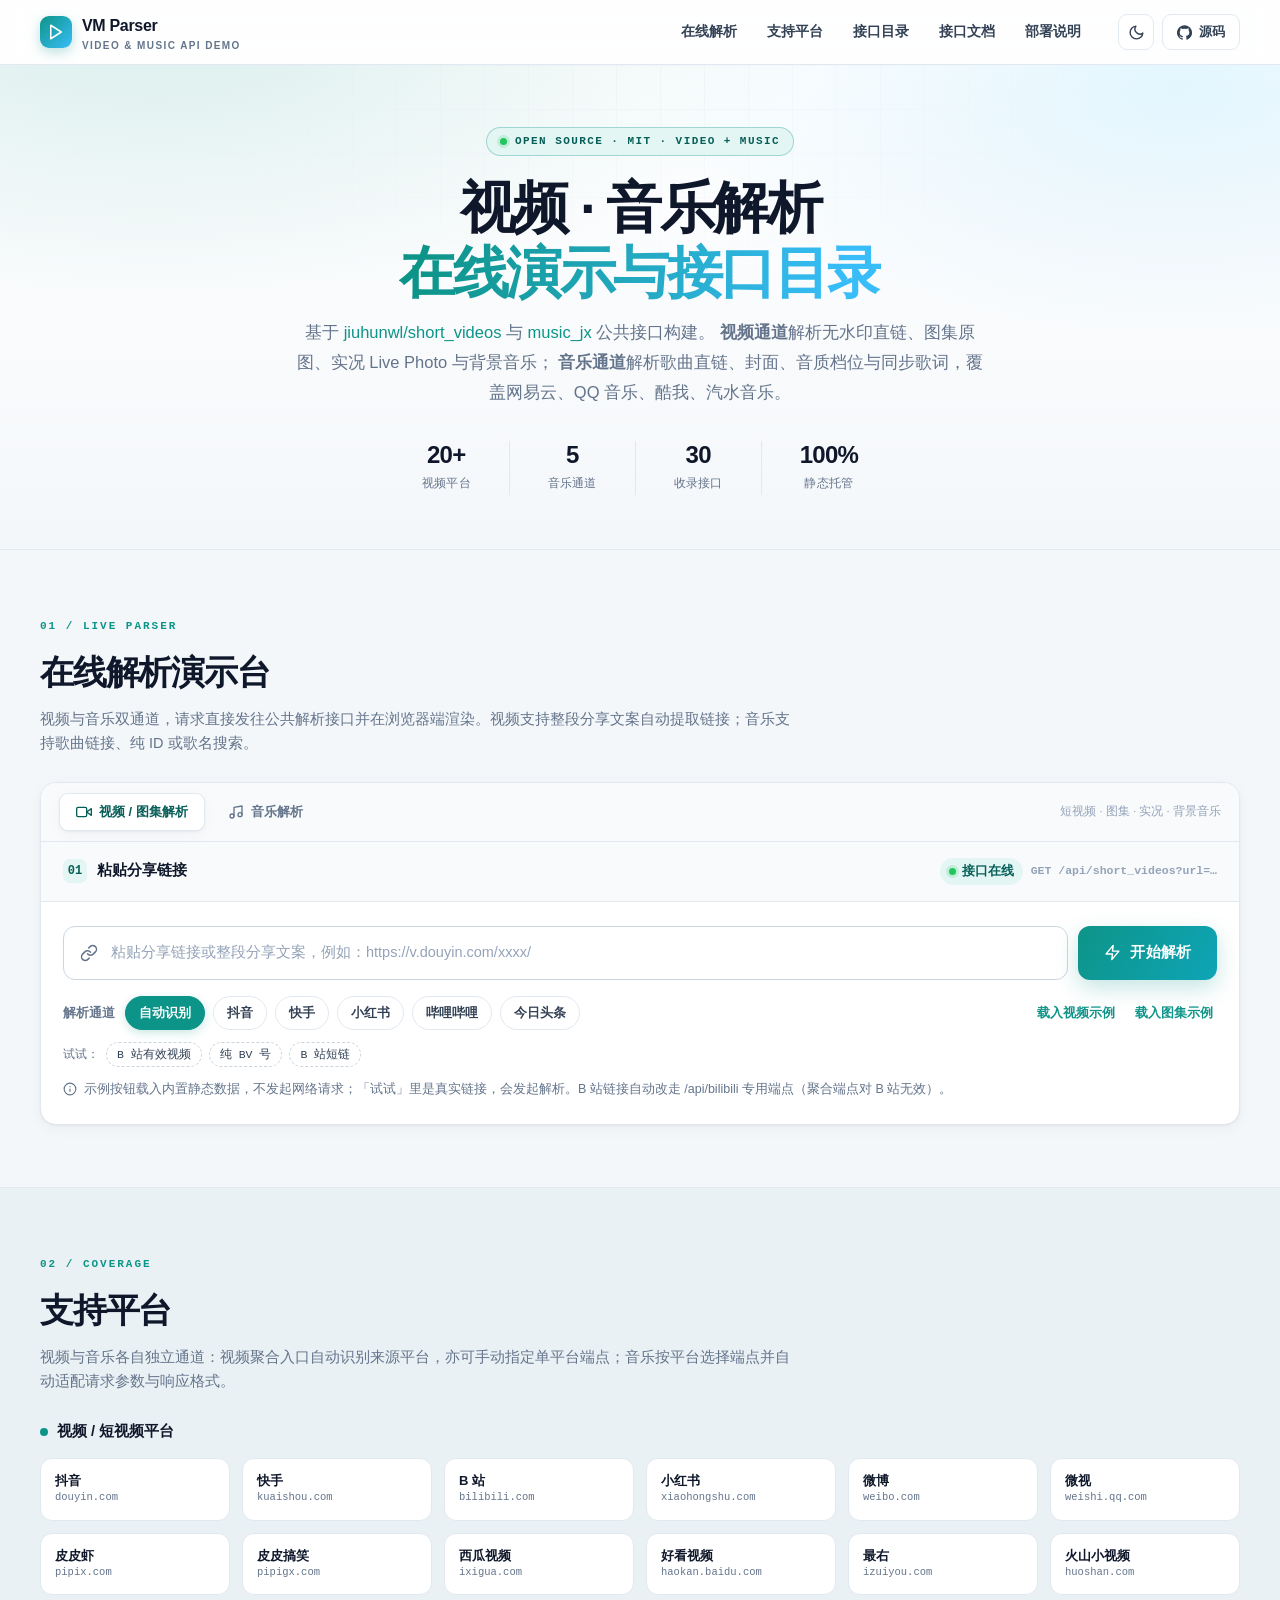
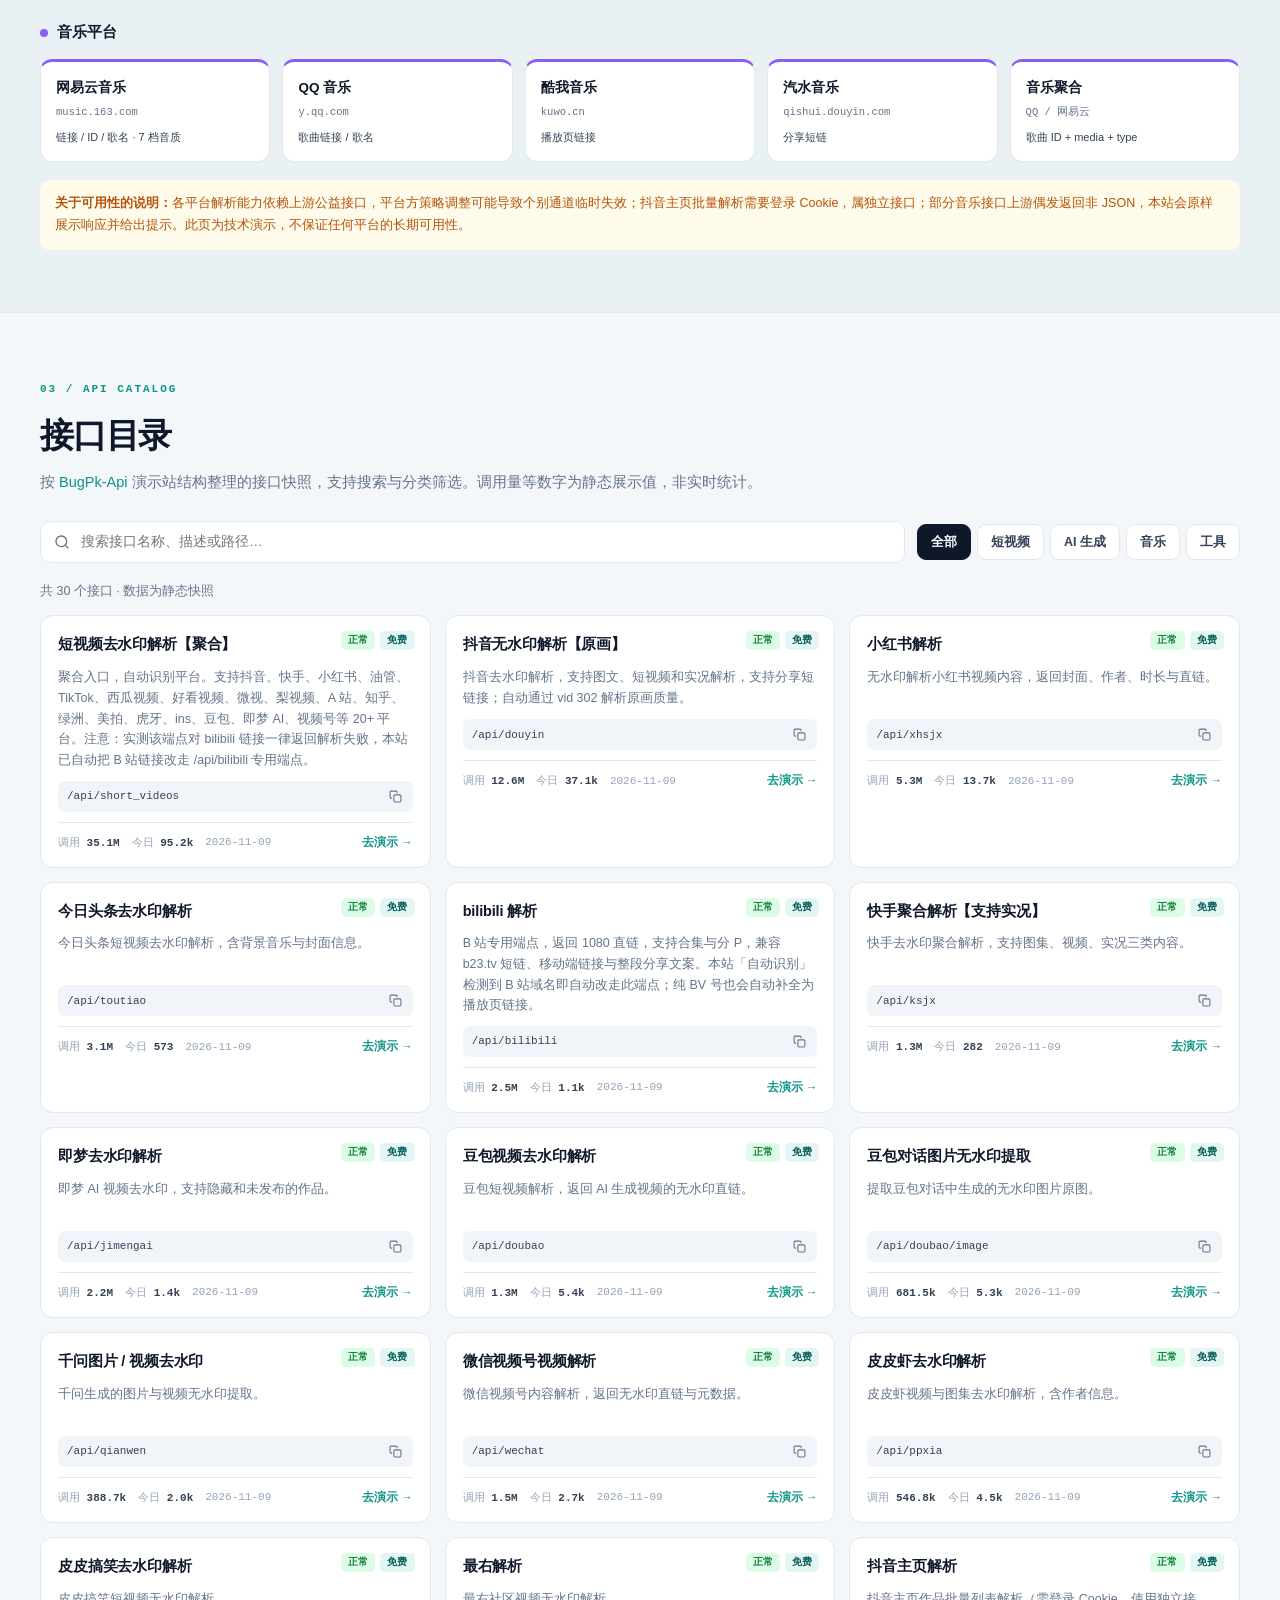
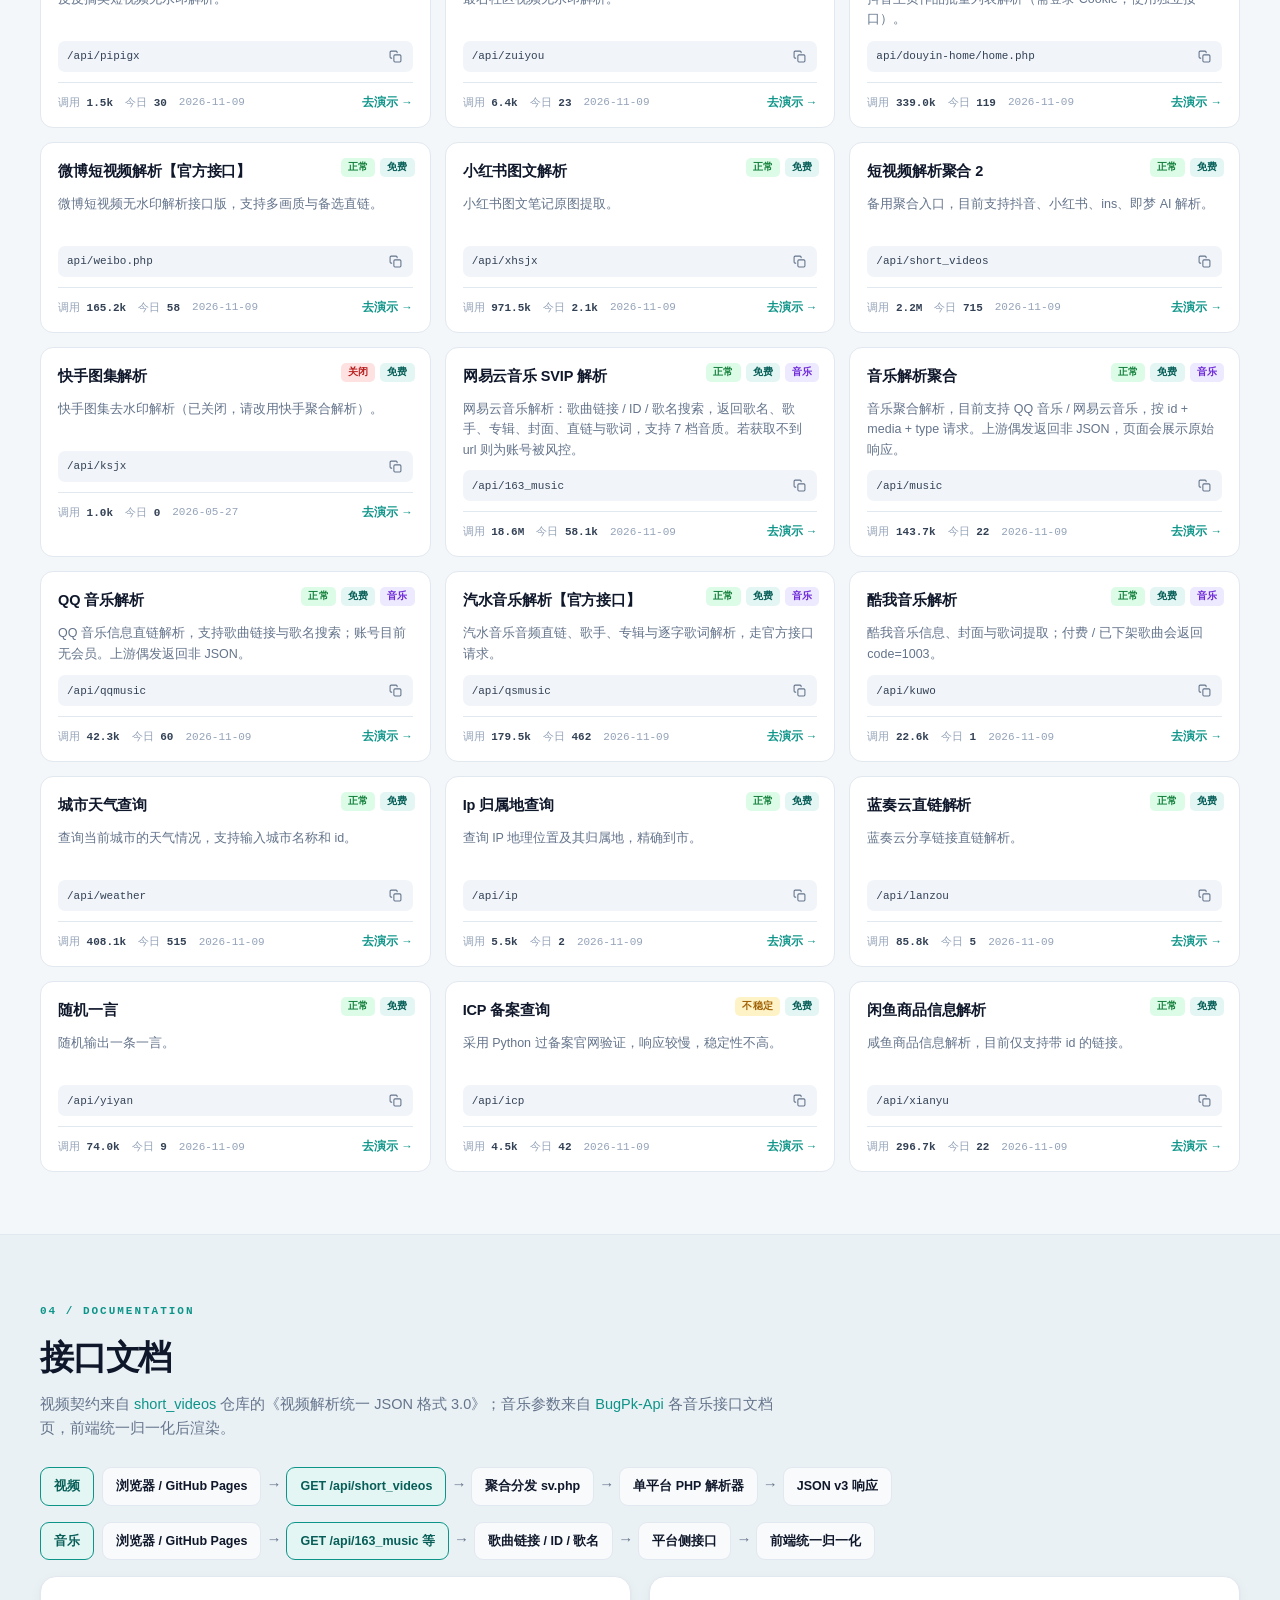
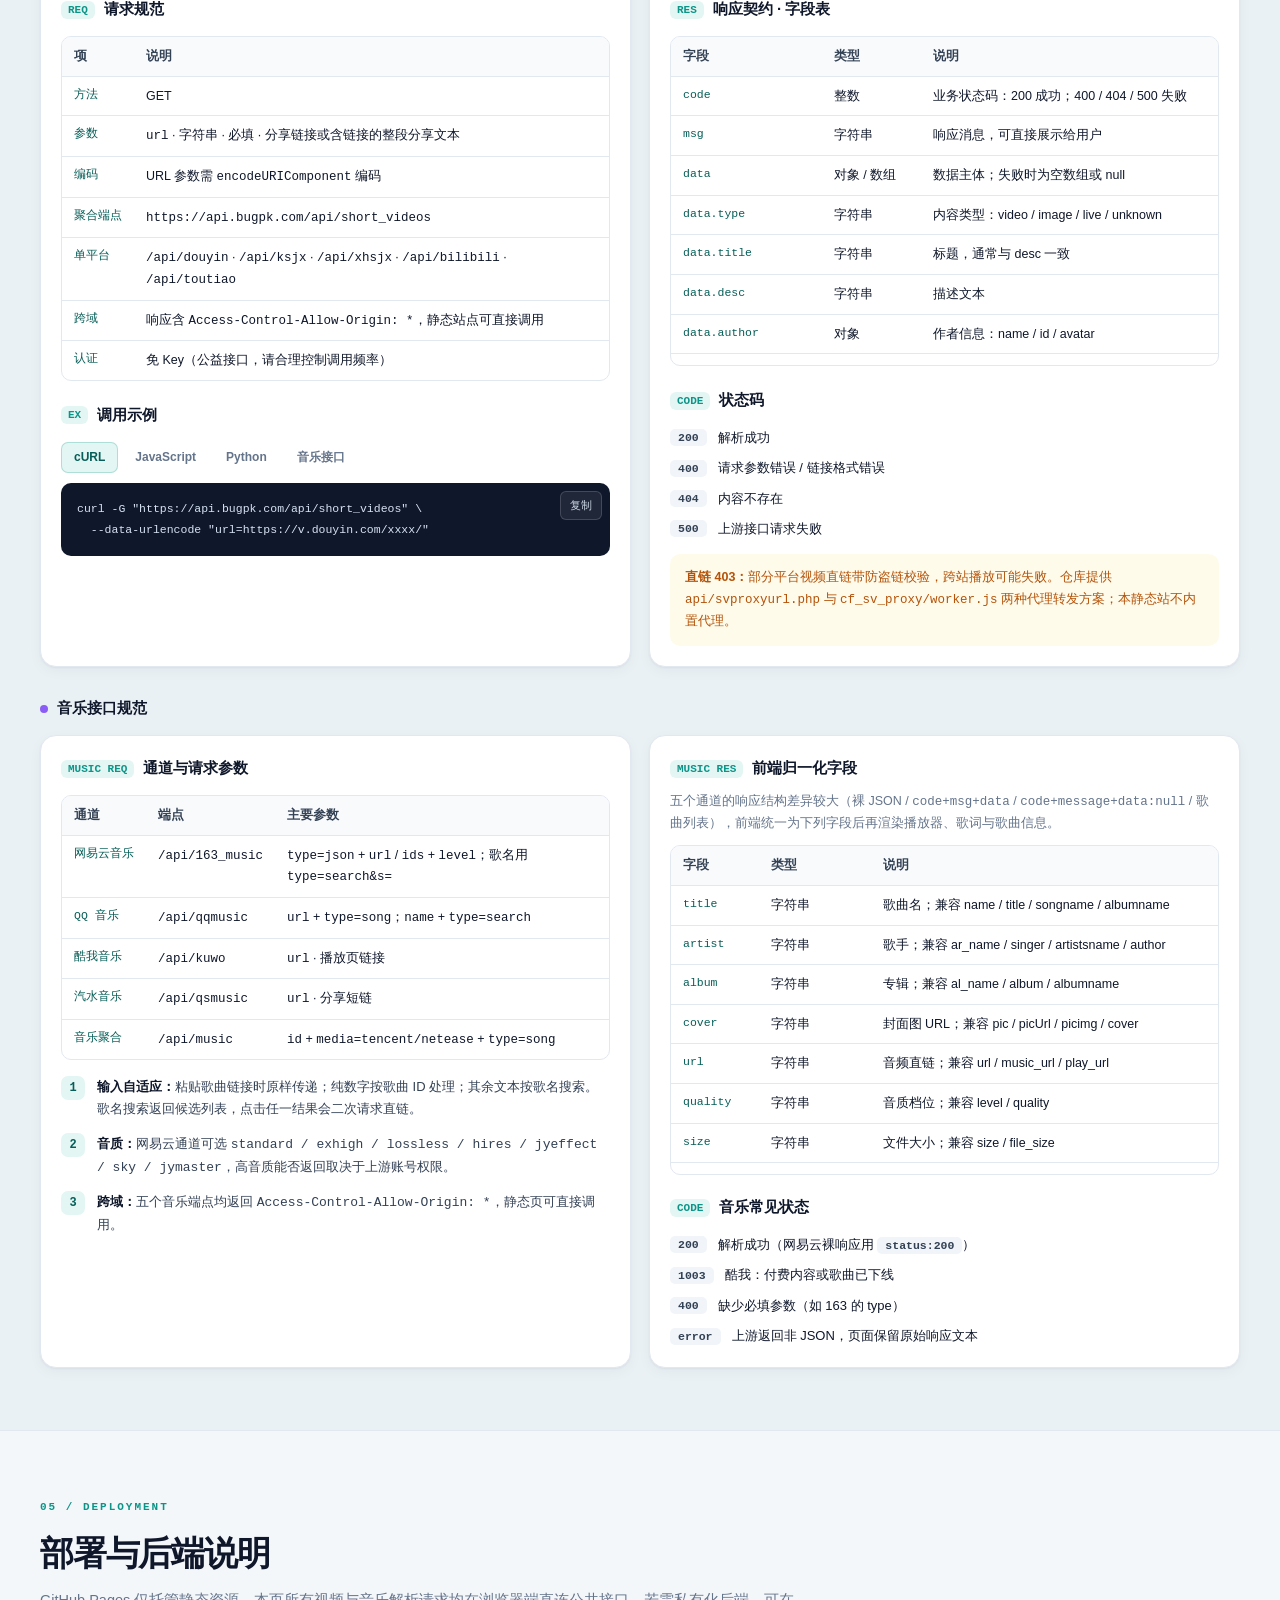
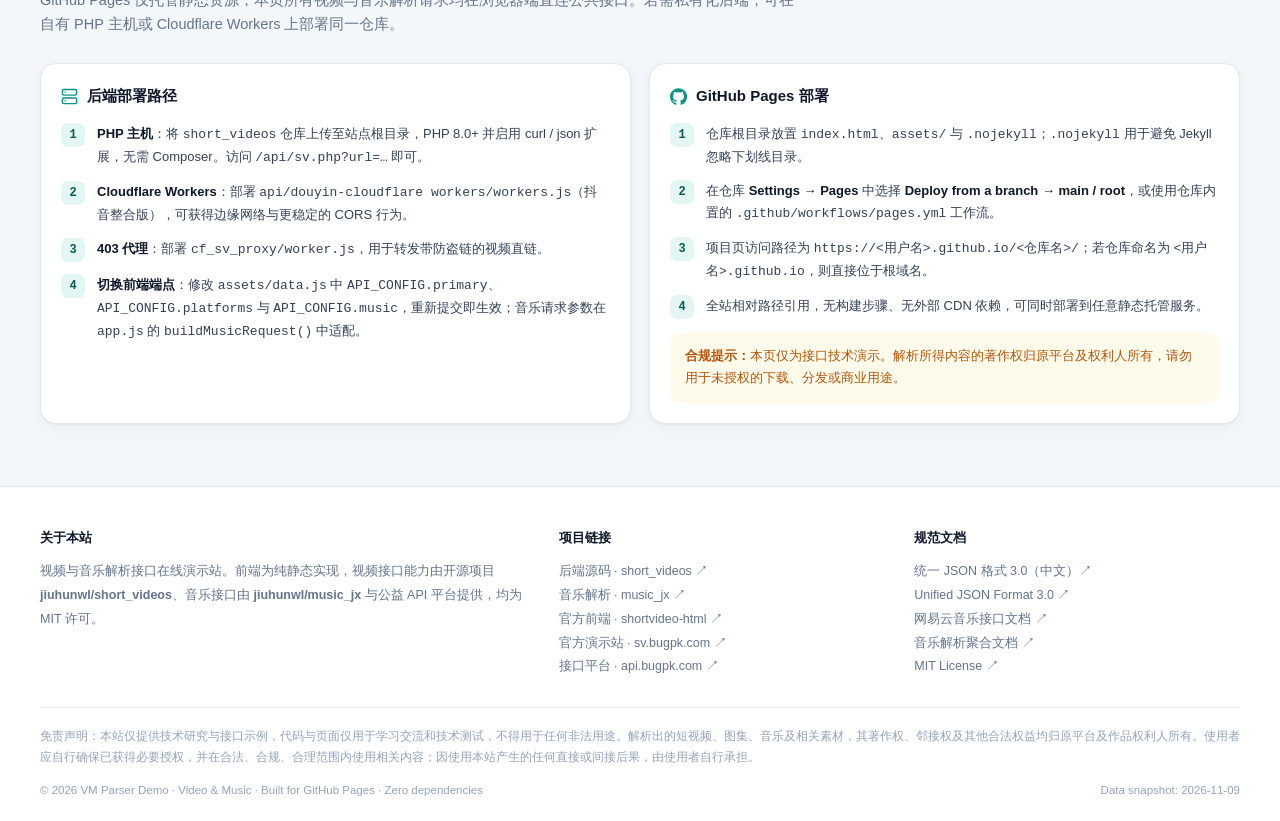
==== commit 8242eb9a: "fix(bilibili): 自动识别对 B 站链接改走专用端点 api/bilibili，纯BV号补全、超时自动重试，缓存升至 v3" ====
--- a/index.html
+++ b/index.html
@@ -9,9 +9,9 @@
   <meta name="keywords" content="短视频去水印,视频解析,音乐解析,网易云解析,QQ音乐解析,汽水音乐,抖音解析,图集解析,无水印直链,歌词,short_videos,API 演示">
   <link rel="canonical" href="./">
   <link rel="icon" href="data:image/svg+xml,%3Csvg xmlns='http://www.w3.org/2000/svg' viewBox='0 0 64 64'%3E%3Crect width='64' height='64' rx='16' fill='%230d9488'/%3E%3Cpath d='M25 19l22 13-22 13z' fill='white'/%3E%3C/svg%3E">
-  <link rel="stylesheet" href="./assets/style.css">
-  <script defer src="./assets/data.js"></script>
-  <script defer src="./assets/app.js"></script>
+  <link rel="stylesheet" href="./assets/style.css?v=3">
+  <script defer src="./assets/data.js?v=3"></script>
+  <script defer src="./assets/app.js?v=3"></script>
 </head>
 <body>
 
@@ -40,6 +40,7 @@
   <symbol id="i-book" viewBox="0 0 24 24" fill="none" stroke="currentColor" stroke-width="2" stroke-linecap="round" stroke-linejoin="round"><path d="M4 19.5A2.5 2.5 0 0 1 6.5 17H20"/><path d="M6.5 2H20v20H6.5A2.5 2.5 0 0 1 4 19.5v-15A2.5 2.5 0 0 1 6.5 2z"/></symbol>
   <symbol id="i-music" viewBox="0 0 24 24" fill="none" stroke="currentColor" stroke-width="2" stroke-linecap="round" stroke-linejoin="round"><path d="M9 18V5l12-2v13"/><circle cx="6" cy="18" r="3"/><circle cx="18" cy="16" r="3"/></symbol>
   <symbol id="i-lyric" viewBox="0 0 24 24" fill="none" stroke="currentColor" stroke-width="2" stroke-linecap="round" stroke-linejoin="round"><line x1="4" y1="6" x2="20" y2="6"/><line x1="4" y1="11" x2="16" y2="11"/><line x1="4" y1="16" x2="18" y2="16"/><line x1="4" y1="21" x2="12" y2="21"/></symbol>
+  <symbol id="i-refresh" viewBox="0 0 24 24" fill="none" stroke="currentColor" stroke-width="2" stroke-linecap="round" stroke-linejoin="round"><polyline points="23 4 23 10 17 10"/><path d="M20.49 15a9 9 0 1 1-2.12-9.36L23 10"/></symbol>
 </svg>
 
 <!-- 导航 -->
@@ -142,6 +143,13 @@
           </span>
         </div>
 
+        <div class="quick-links" id="videoQuickLinks">
+          <span class="ql-label">试试：</span>
+          <button type="button" class="ql" data-fill="https://www.bilibili.com/video/BV1J54W6NELg">B 站有效视频</button>
+          <button type="button" class="ql" data-fill="BV1J54W6NELg">纯 BV 号</button>
+          <button type="button" class="ql" data-fill="https://b23.tv/BV1J54W6NELg">B 站短链</button>
+        </div>
+
         <div class="quick-links hidden" id="musicQuickLinks">
           <span class="ql-label">试试：</span>
           <button type="button" class="ql" data-fill="https://music.163.com/song?id=865632948">网易云歌曲链接</button>
@@ -160,10 +168,11 @@
 
         <div class="result hidden" id="resultHost">
           <div class="result-head">
-            <h3>解析结果 <span class="tag" id="resultTag">VIDEO</span></h3>
+            <h3><span id="resultTitle">解析结果</span> <span class="tag" id="resultTag">VIDEO</span></h3>
             <div class="muted" style="font-size:12px" id="resultSource"></div>
           </div>
           <div id="musicListHost"></div>
+          <div class="fail-panel hidden" id="failPanel"></div>
           <div class="result-grid">
             <div class="media-box" id="mediaBox"></div>
             <div class="info-panel" id="infoPanel"></div>
--- a/assets/style.css
+++ b/assets/style.css
@@ -264,6 +264,32 @@
   background: var(--accent-soft); color: var(--accent-ink);
 }
 .tag.demo { background: var(--warn-soft); color: var(--warn); }
+.tag.fail { background: var(--danger-soft); color: var(--danger); }
+
+/* 失败态：不再套用成功结果模板，隐藏空媒体框与全「—」字段表 */
+.result.fail .result-grid { display: none; }
+.result.fail .json-wrap { margin-top: 18px; }
+.fail-panel {
+  display: flex; gap: 16px; align-items: flex-start;
+  padding: 20px 22px; border-radius: 12px;
+  background: var(--danger-soft);
+  border: 1px solid color-mix(in srgb, var(--danger) 22%, transparent);
+}
+.fail-panel.hidden { display: none; }
+.fail-icon {
+  width: 38px; height: 38px; flex: none; border-radius: 10px;
+  display: flex; align-items: center; justify-content: center;
+  background: color-mix(in srgb, var(--danger) 12%, transparent); color: var(--danger);
+}
+.fail-icon svg { width: 20px; height: 20px; }
+.fail-body { min-width: 0; flex: 1; }
+.fail-body h4 { margin: 0 0 6px; font-size: 15px; color: var(--danger); }
+.fail-body p { margin: 0 0 6px; font-size: 13.5px; line-height: 1.65; color: var(--text-2); word-break: break-word; }
+.fail-body .fail-upstream { color: var(--text); font-weight: 500; }
+.fail-body .fail-hint { color: var(--muted); font-size: 12.5px; }
+.fail-actions { margin-top: 13px; display: flex; align-items: center; gap: 12px; flex-wrap: wrap; }
+.fail-actions .muted { font-size: 12px; }
+
 .result-grid { display: grid; grid-template-columns: minmax(0, 1.15fr) minmax(0, .85fr); gap: 20px; }
 .media-box {
   background: var(--code-bg); border-radius: 12px; overflow: hidden; position: relative;
